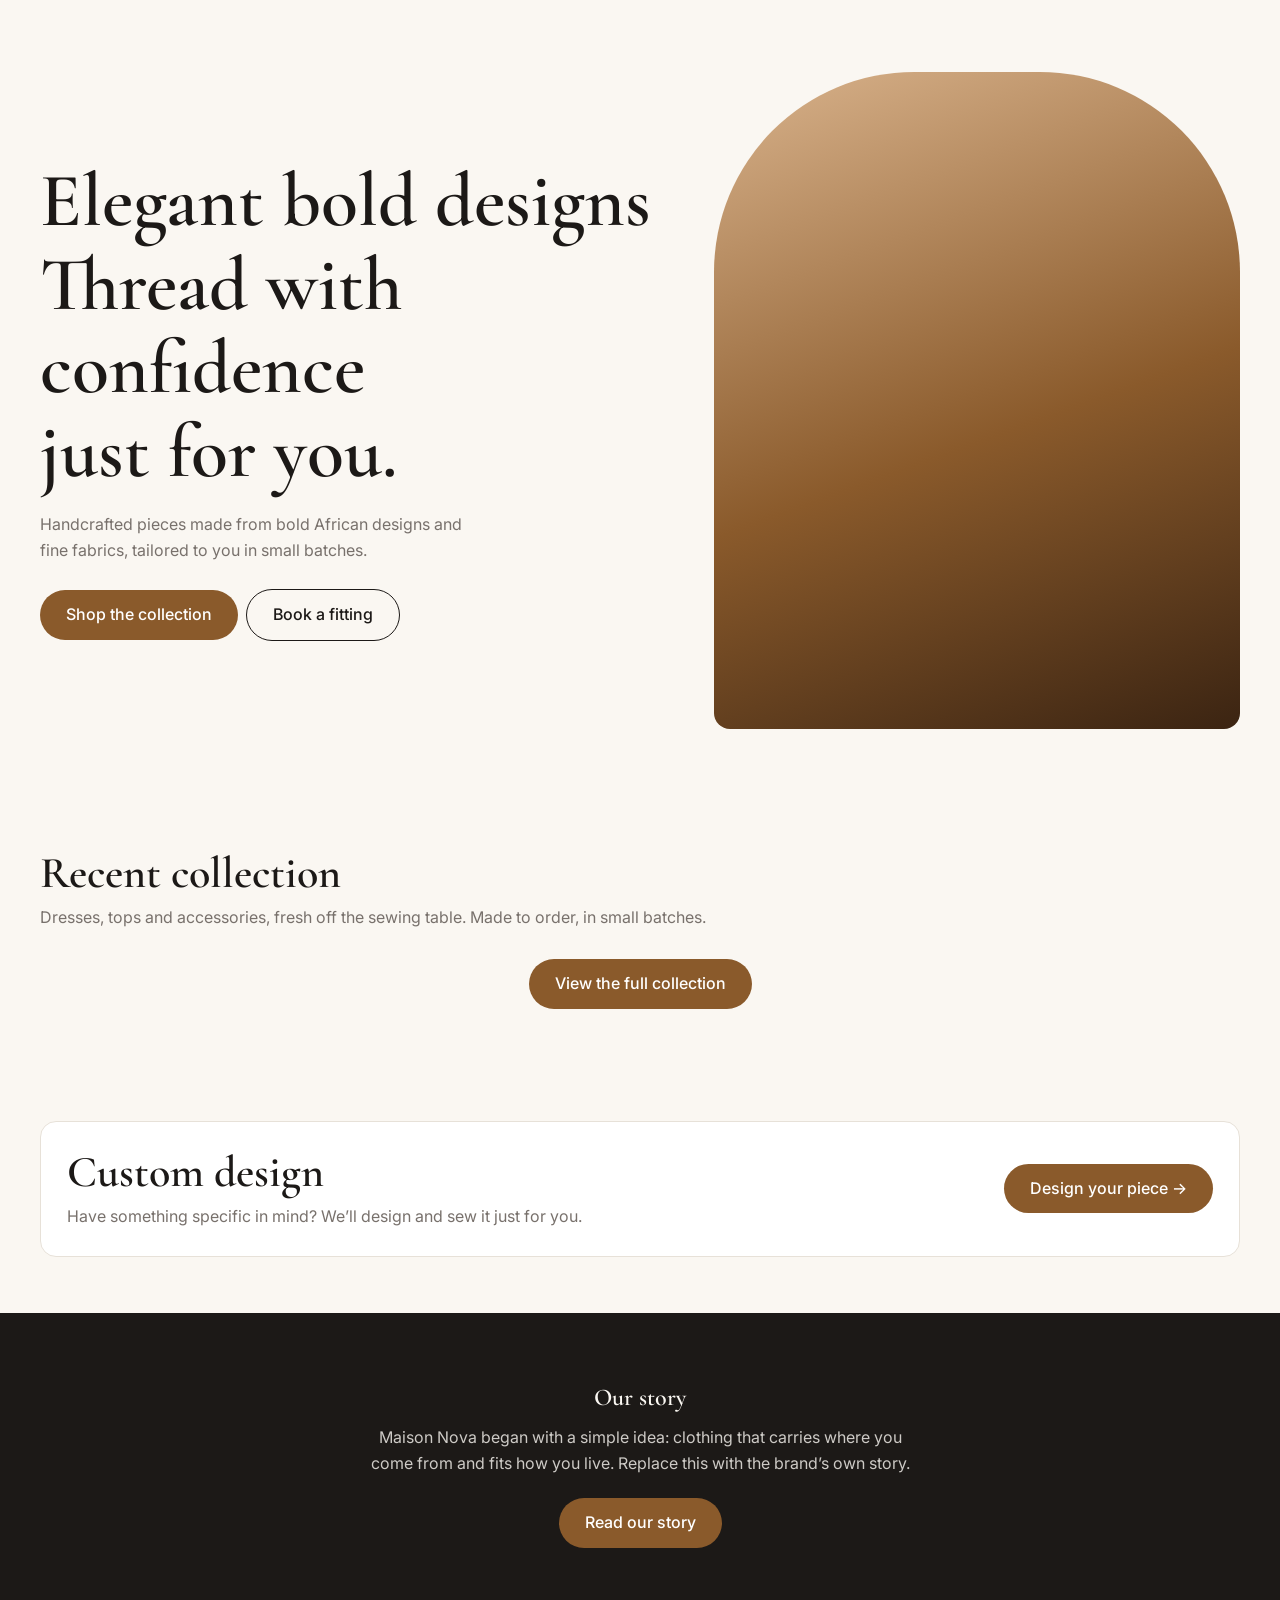
==== index.html @ cd11ee57 "Version 1" ====
<!DOCTYPE html>
<html lang="en">
<head>
<meta charset="utf-8">
<meta name="viewport" content="width=device-width, initial-scale=1, viewport-fit=cover">
<!-- ✏️ EDIT: text shown in the browser tab -->
<title>Halima Stitches — Modern African Fashion</title>
<link rel="stylesheet" href="https://fonts.googleapis.com/css2?family=Cormorant+Garamond:wght@500;600&family=Inter:wght@400;500&display=swap">
<link rel="stylesheet" href="style.css">
</head>
<body data-page="home">
<div id="hdr"></div>
<main>
<!-- ✏️ EDIT TEXT: hero headline, paragraph and the two buttons -->
<div class="wrap hero">
<div>
<h1>Elegant bold designs<br>Thread with confidence<br>just for you.</h1>
<p>Handcrafted pieces made from bold African designs  and fine fabrics, tailored to you in small batches.</p>
<a class="btn" href="shop.html">Shop the collection</a><a class="btn o" href="book.html">Book a fitting</a>
</div>
<!-- 🖼️ IMAGE: set HERO_IMAGE in config.js -->
<div class="art" id="heroimg" role="img" aria-label="Hero photo"></div>
</div>

<!-- ✏️ EDIT TEXT: home page recent collection heading and tagline. Which categories show is set by RCATS in script.js -->
<div class="wrap sec" id="recent">
<h2>Recent collection</h2>
<p class="sub">Dresses, tops and accessories, fresh off the sewing table. Made to order, in small batches.</p>
<div id="rsec"></div>
<div style="text-align:center;margin-top:28px"><a class="btn" href="shop.html">View the full collection</a></div>
</div>

<!-- ✏️ EDIT TEXT: short custom design card on the home page -->
<div class="wrap sec" id="custom">
<div class="tz"><div><h2>Custom design</h2><p class="sub" style="margin:6px 0 0">Have something specific in mind? We’ll design and sew it just for you.</p></div><a class="btn" href="design.html">Design your piece →</a></div>
</div>

<!-- ✏️ EDIT TEXT: short story teaser. The full story is in story.html -->
<section class="story"><div class="wrap rv"><h2>Our story</h2><p>Maison Nova began with a simple idea: clothing that carries where you come from and fits how you live. Replace this with the brand’s own story.</p><a class="btn" href="story.html">Read our story</a></div></section>
</main>
<div id="ftr"></div>
<script src="config.js"></script>
<script src="products.js"></script>
<script src="script.js"></script>
</body>
</html>
---- style.css ----
:root{--bg:#faf7f2;--fg:#1c1917;--card:#fff;--muted:#78716c;--line:#e7e1d8;--accent:#8a5a2b;--accent-fg:#fff;--dark:#1c1917;--dark-fg:#faf7f2;
--serif:"Cormorant Garamond",Georgia,serif;--sans:Inter,system-ui,-apple-system,"Segoe UI",sans-serif;
box-sizing:border-box;padding-top:env(safe-area-inset-top,0px);padding-bottom:env(safe-area-inset-bottom,0px);color-scheme:light}
@media (prefers-color-scheme:dark){:root:not([data-theme="light"]){--bg:#14110f;--fg:#f3ede4;--card:#1d1916;--muted:#a39a8f;--line:#2e2822;--accent:#d19a5c;--accent-fg:#14110f;--dark:#0c0a09;--dark-fg:#f3ede4;color-scheme:dark}}
:root[data-theme="dark"]{--bg:#14110f;--fg:#f3ede4;--card:#1d1916;--muted:#a39a8f;--line:#2e2822;--accent:#d19a5c;--accent-fg:#14110f;--dark:#0c0a09;--dark-fg:#f3ede4;color-scheme:dark}
html{scroll-behavior:smooth;scroll-padding-top:calc(64px + env(safe-area-inset-top,0px))}
*{box-sizing:border-box}
body{margin:0;background:var(--bg);color:var(--fg);font:16px/1.6 var(--sans)}
body::before{content:"";position:fixed;inset:0 0 auto;height:env(safe-area-inset-top,0px);z-index:30;background:var(--bg)}
a{color:inherit;text-decoration:none}
h1,h2,h3{font-family:var(--serif);font-weight:600;line-height:1.1;margin:0}
.wrap{max-width:1200px;margin:0 auto;padding:0 clamp(16px,4.5vw,56px)}
header{position:sticky;top:env(safe-area-inset-top,0px);z-index:31;background:var(--bg);border-bottom:1px solid var(--line)}
header .wrap{display:flex;align-items:center;justify-content:space-between;height:64px}
.logo{font-family:var(--serif);font-size:26px;letter-spacing:.04em}
nav{display:flex;gap:22px;font-size:14px}
nav a:hover{color:var(--accent)}
.bagbtn{border:1px solid var(--fg);background:none;color:var(--fg);border-radius:999px;padding:7px 16px;font:inherit;font-size:14px;cursor:pointer}
.hero{padding:72px 0 64px;display:grid;gap:32px;grid-template-columns:1.1fr .9fr;align-items:center}
.hero h1{font-size:clamp(40px,7vw,76px)}
.hero p{color:var(--muted);max-width:44ch;margin:18px 0 26px}
.btn{display:inline-block;background:var(--accent);color:var(--accent-fg);padding:12px 26px;border-radius:999px;border:0;font:inherit;font-weight:500;cursor:pointer}
.btn.o{background:none;color:var(--fg);border:1px solid var(--fg);margin-left:8px}
.art{aspect-ratio:4/5;border-radius:200px 200px 16px 16px;background:linear-gradient(160deg,#d9b38c,#8a5a2b 55%,#3b2412)}
.sec{padding:56px 0}
.sec h2{font-size:clamp(30px,5vw,44px);margin-bottom:8px}
.sub{color:var(--muted);margin:0 0 24px}
.tabs{display:flex;gap:8px;flex-wrap:wrap;margin-bottom:22px}
.tabs button{border:1px solid var(--line);background:var(--card);color:var(--fg);padding:7px 16px;border-radius:999px;font:inherit;font-size:14px;cursor:pointer}
.tabs button.on{background:var(--fg);color:var(--bg);border-color:var(--fg)}
.grid{display:grid;grid-template-columns:repeat(auto-fill,minmax(210px,1fr));gap:20px}
.card{background:var(--card);border:1px solid var(--line);border-radius:14px;overflow:hidden}
.sw{aspect-ratio:3/4}
.card .in{padding:12px 14px 14px}
.grid .card{transition:transform .3s ease,box-shadow .3s ease}
.grid .card:hover{transform:scale(1.02);box-shadow:0 10px 26px rgba(0,0,0,.14)}
.grid .sw{transition:transform .5s ease}
.grid .card:hover .sw{transform:scale(1.04)}
#rgrid{grid-template-columns:repeat(3,1fr)}
@media(max-width:720px){#rgrid{grid-template-columns:repeat(2,1fr)}}
.rh{display:flex;justify-content:space-between;align-items:baseline;gap:10px;margin:34px 0 14px}.rh h3{font-size:28px}.rh a{font-size:14px;color:var(--accent);white-space:nowrap}
.rc{display:flex;align-items:center;gap:8px}
.ar{width:32px;height:32px;border-radius:50%;border:1px solid var(--line);background:var(--card);color:var(--fg);cursor:pointer;font-size:18px;line-height:1;padding:0}
@media(hover:none){.ar{display:none}}
.hs{display:flex;gap:18px;overflow-x:auto;scroll-snap-type:x mandatory;scroll-padding-left:6px;scrollbar-width:none;-ms-overflow-style:none;padding:10px 6px 18px;margin:-10px -6px 0;-webkit-overflow-scrolling:touch}
.hs .card{flex:0 0 clamp(190px,24vw,230px);scroll-snap-align:start}
.hs::-webkit-scrollbar{display:none}
.grid .card{display:flex;flex-direction:column}
.grid .card .in{flex:1;display:flex;flex-direction:column}
.grid .card h3{font-size:19px;line-height:1.2;height:2.4em;overflow:hidden}
.grid .card .r{margin-top:auto;padding-top:12px}
.grid .card button{width:104px;height:34px;padding:0;text-align:center}
.tz{display:flex;justify-content:space-between;align-items:center;gap:20px;flex-wrap:wrap;border:1px solid var(--line);border-radius:16px;background:var(--card);padding:26px}
.steps{display:grid;grid-template-columns:repeat(auto-fit,minmax(200px,1fr));gap:14px;margin:0 0 12px}
.steps div{border:1px solid var(--line);border-radius:14px;padding:16px;background:var(--card);font-size:14px;color:var(--muted)}
.steps b{display:block;font-family:var(--serif);font-size:21px;color:var(--fg);margin:2px 0 4px}
.steps span{color:var(--accent);font-size:13px}
#dpv{perspective:700px}
#dmn{display:block;width:100%;max-width:230px;margin:0 auto;height:auto}
#dmn.tw2{animation:twirl .7s ease-in-out}
@keyframes twirl{to{transform:rotateY(360deg)}}
.gm{display:none;transform-box:fill-box;transform-origin:50% 0;filter:url(#fab)}
.gm.on{display:inline;animation:pop .5s ease-out}
@keyframes pop{0%{opacity:0;transform:scale(.88) translateY(10px)}60%{transform:scale(1.03)}100%{opacity:1;transform:none}}
.gm path{fill:var(--gc);stroke:rgba(0,0,0,.22);stroke-width:1;transition:fill .4s}
.gm .ln{fill:none;stroke:rgba(255,255,255,.45)}
.gm .sd{fill:rgba(0,0,0,.2);stroke:none}
.gm .fd{fill:none;stroke:rgba(0,0,0,.16);stroke-width:1.6;stroke-linecap:round}
#bs .bp{opacity:0;fill:#f2c94c;transform-box:fill-box;transform-origin:center}
#bs.go .bp{animation:burst .7s ease-out}
@keyframes burst{0%{opacity:0;transform:scale(.2)}35%{opacity:1}100%{opacity:0;transform:scale(1.8)}}
.dcap{text-align:center;margin-top:8px;font-family:var(--serif);font-size:20px}
@media(prefers-reduced-motion:reduce){.gm.on,#dmn.tw2,#bs.go .bp{animation:none}}
.card h3{font-size:20px}
.card .c{font-size:12px;color:var(--muted);text-transform:uppercase;letter-spacing:.08em}
.card .r{display:flex;justify-content:space-between;align-items:center;margin-top:8px}
.card button{border:1px solid var(--fg);background:none;color:var(--fg);border-radius:999px;padding:5px 12px;font:inherit;font-size:13px;cursor:pointer}
.card button:hover{background:var(--fg);color:var(--bg)}
.story{background:var(--dark);color:var(--dark-fg);text-align:center;padding:72px 0}
.story p{max-width:56ch;margin:14px auto 0;opacity:.8}
.cols{display:grid;grid-template-columns:repeat(auto-fit,minmax(200px,1fr));gap:20px;margin-top:24px}
.cols div{border:1px solid var(--line);border-radius:14px;padding:18px;background:var(--card)}
footer{border-top:1px solid var(--line);padding:28px 0;color:var(--muted);font-size:14px;text-align:center}
#dr{position:fixed;top:0;right:0;bottom:0;width:min(360px,100vw);background:var(--bg);border-left:1px solid var(--line);z-index:40;transform:translateX(100%);transition:transform .25s;padding:calc(16px + env(safe-area-inset-top,0px)) 18px calc(16px + env(safe-area-inset-bottom,0px));display:flex;flex-direction:column}
#dr.open{transform:none}
#dl{flex:1;overflow:auto}
.li{display:flex;justify-content:space-between;gap:8px;padding:10px 0;border-bottom:1px solid var(--line);font-size:14px}
.li button{border:0;background:none;color:var(--muted);cursor:pointer;font:inherit}
.back{display:inline-block;margin-top:20px;color:var(--muted);font-size:14px}
.stage{display:grid;grid-template-columns:190px 1fr;gap:24px;align-items:center;background:linear-gradient(135deg,var(--card),var(--bg));border:1px solid var(--line);border-radius:16px;padding:18px 22px;margin-bottom:20px;perspective:700px}
#mn{width:100%;height:auto;transition:transform .15s ease-out;animation:fl 5s ease-in-out infinite}
@keyframes fl{50%{translate:0 -8px}}
.tw{animation:tw 2.4s ease-in-out infinite}.tw:nth-child(2){animation-delay:.8s}.tw:nth-child(3){animation-delay:1.6s}
@keyframes tw{50%{opacity:.2}}
.stx h3{font-size:26px;margin-bottom:8px}.stx p{margin:0 0 10px;color:var(--muted)}
.chips{display:flex;gap:8px;flex-wrap:wrap}.chips span{font-size:13px;border:1px solid var(--line);border-radius:999px;padding:3px 12px;background:var(--bg)}
@media(max-width:720px){.stage{grid-template-columns:1fr;text-align:center}#mn{max-width:170px;margin:0 auto}.chips{justify-content:center}}
@media(prefers-reduced-motion:reduce){#mn,.tw{animation:none}.grid .card,.grid .sw{transition:none}.grid .card:hover,.grid .card:hover .sw{transform:none}}
.cs{width:34px;height:34px;border-radius:50%;border:2px solid var(--line);cursor:pointer;padding:0}.cs.on{outline:2px solid var(--accent);outline-offset:2px}
.pv{aspect-ratio:3/4;max-height:380px;width:100%;border-radius:14px;display:flex;align-items:flex-end}.pv span{color:#fff;font-family:var(--serif);font-size:22px;padding:14px;text-shadow:0 1px 6px rgba(0,0,0,.5)}
.bk label.drop{display:flex;flex-direction:column;align-items:center;justify-content:center;gap:8px;margin-top:12px;min-height:110px;padding:14px;border:2px dashed var(--line);border-radius:12px;color:var(--muted);text-align:center;cursor:pointer;font-size:14px}
.bk label.drop:hover{border-color:var(--accent)}
.drop img{max-height:160px;max-width:100%;border-radius:8px}
.bk .drop input{display:none}
.bk{display:grid;grid-template-columns:1.3fr 1fr;gap:20px;align-items:start}.fg{display:grid;grid-template-columns:1fr 1fr;gap:12px}
.bk label{display:block;font-size:13px;color:var(--muted)}
.bk input,.bk select,.bk textarea{width:100%;margin-top:4px;padding:10px;border:1px solid var(--line);border-radius:10px;background:var(--bg);color:var(--fg);font:inherit}
.bk textarea{min-height:80px;resize:vertical}
.bk ol{margin:10px 0 0;padding-left:20px;color:var(--muted);font-size:14px}.bk ol li{margin-bottom:6px}
@media(max-width:720px){.bk,.fg{grid-template-columns:1fr}}
@media(max-width:720px){.hero{grid-template-columns:1fr;padding-top:36px}nav{display:none}.art{max-height:340px;aspect-ratio:auto;height:300px}}

/* ===== shared layout, menus, product page, story page, sign-in ===== */
.hr{display:flex;align-items:center;gap:14px}.acc{font-size:14px;cursor:pointer}
header nav a.cur{color:var(--accent)}
.mbtn{display:none;width:40px;height:40px;border:1px solid var(--fg);border-radius:50%;background:none;color:var(--fg);font-size:18px;cursor:pointer;align-items:center;justify-content:center}
#ov{position:fixed;inset:0;background:rgba(0,0,0,.45);opacity:0;pointer-events:none;transition:opacity .25s;z-index:60}#ov.open{opacity:1;pointer-events:auto}
#sm{position:fixed;top:0;left:0;bottom:0;width:min(300px,84vw);background:var(--bg);border-right:1px solid var(--line);z-index:61;transform:translateX(-100%);transition:transform .28s;padding:calc(16px + env(safe-area-inset-top,0px)) 20px calc(16px + env(safe-area-inset-bottom,0px));display:flex;flex-direction:column}#sm.open{transform:none}
.smh{display:flex;justify-content:space-between;align-items:center;margin-bottom:18px}
.smn{display:flex;flex-direction:column}.smn a{padding:14px 2px;border-bottom:1px solid var(--line);font-family:var(--serif);font-size:24px}.smn a.cur{color:var(--accent)}
body.lock{overflow:hidden}
@media(max-width:900px){header nav,.acc{display:none}.mbtn{display:flex}}
.card[data-i]{cursor:pointer}
.pdg{display:grid;grid-template-columns:1.05fr 1fr;gap:clamp(20px,4vw,48px);margin:14px 0 40px}
#gmain{aspect-ratio:4/5;border-radius:16px;transition:opacity .25s}
.th{display:grid;grid-template-columns:repeat(4,1fr);gap:10px;margin-top:10px}
.th button{aspect-ratio:1;border-radius:10px;border:2px solid transparent;cursor:pointer;padding:0}.th button.on{border-color:var(--accent)}
.info h1{font-size:clamp(32px,5vw,48px)}.pr{font-size:24px;margin:8px 0 12px}
.sz{display:flex;gap:8px;flex-wrap:wrap;margin:6px 0 16px}.sz button{min-width:46px;height:40px;border-radius:10px;border:1px solid var(--line);background:var(--card);color:var(--fg);cursor:pointer;font:inherit}.sz button.on{background:var(--fg);color:var(--bg);border-color:var(--fg)}
.qty{display:inline-flex;align-items:center;border:1px solid var(--line);border-radius:999px;margin-right:10px}.qty button{width:38px;height:40px;border:0;background:none;color:var(--fg);font-size:18px;cursor:pointer}.qty span{min-width:26px;text-align:center}
.dt{margin:22px 0 0;border-top:1px solid var(--line)}.dt div{display:flex;gap:14px;padding:10px 0;border-bottom:1px solid var(--line);font-size:14px}.dt dt{width:80px;color:var(--muted)}.dt dd{margin:0}
@media(max-width:820px){.pdg{grid-template-columns:1fr}}
.sh{position:relative;overflow:hidden;min-height:78vh;display:flex;align-items:center;padding:60px 0}
.sh h1{font-size:clamp(44px,9vw,104px)}.eyebrow{color:var(--accent);letter-spacing:.2em;text-transform:uppercase;font-size:13px}.lead{max-width:50ch;color:var(--muted);margin-top:18px}
.ln{display:block;overflow:hidden}.ln span{display:block;transform:translateY(110%);animation:up .9s cubic-bezier(.2,.7,.2,1) forwards}.ln:nth-child(2) span{animation-delay:.2s}@keyframes up{to{transform:none}}
.blob{position:absolute;border-radius:50%;filter:blur(8px);opacity:.35;z-index:-1}.b1{width:min(46vw,420px);aspect-ratio:1;right:-6%;top:8%;background:radial-gradient(circle at 30% 30%,#d9b38c,#8a5a2b)}.b2{width:min(30vw,260px);aspect-ratio:1;left:-4%;bottom:6%;background:radial-gradient(circle at 30% 30%,#1f6b4f,#0f2f24)}
.mq{overflow:hidden;border-block:1px solid var(--line);padding:14px 0;font-family:var(--serif);font-size:28px;white-space:nowrap}.mt{display:inline-block;animation:mq 24s linear infinite}@keyframes mq{to{transform:translateX(-50%)}}
.rv{opacity:0;transform:translateY(28px);transition:opacity .8s,transform .8s}.rv.l{transform:translateX(-40px)}.rv.r{transform:translateX(40px)}.rv.in{opacity:1;transform:none}html:not(.js) .rv{opacity:1;transform:none}
.split{display:grid;grid-template-columns:1fr 1fr;gap:clamp(20px,5vw,60px);align-items:center}.ph{aspect-ratio:4/3;border-radius:18px;background:linear-gradient(150deg,var(--a),var(--b));background-size:cover;background-position:center}
.stats{background:var(--card);border-block:1px solid var(--line);padding:40px 0}.stats .wrap{display:grid;grid-template-columns:repeat(auto-fit,minmax(150px,1fr));gap:20px;text-align:center;font-size:30px}.stats b{font-family:var(--serif);font-size:56px}.stats span{display:block;font-size:14px;color:var(--muted)}
.tl{border-left:2px solid var(--line);margin:22px 0 0 8px;padding-left:24px}.tl>div{margin-bottom:26px;position:relative}.tl>div::before{content:"";position:absolute;left:-31px;top:7px;width:12px;height:12px;border-radius:50%;background:var(--accent)}.tl b{font-family:var(--serif);font-size:24px}
.story .btn{margin-top:22px}
@media(max-width:760px){.split{grid-template-columns:1fr}.split.rev .ph{order:2}}
@media(prefers-reduced-motion:reduce){.rv{opacity:1;transform:none;transition:none}.ln span{animation:none;transform:none}.mt{animation:none}.blob{display:none}}
.auth{max-width:420px;margin:0 auto;padding:24px}.auth h2{font-size:34px}.auth .tabs{margin:10px 0 4px}
.auth label{display:block;font-size:13px;color:var(--muted);margin-top:12px}.auth input{width:100%;margin-top:4px;padding:11px;border:1px solid var(--line);border-radius:10px;background:var(--bg);color:var(--fg);font:inherit}
.auth [hidden]{display:none!important}.amsg{min-height:1.5em;margin:10px 0 0;color:var(--accent)}.auth .btn{margin-top:6px}
.s2{border:1px solid var(--line);background:none;color:var(--muted);border-radius:999px;padding:9px 16px;font:inherit;cursor:pointer}.s2:disabled{opacity:.5}
.demo{background:var(--bg);border:1px dashed var(--accent);border-radius:10px;padding:10px;font-size:13px;margin-top:12px}
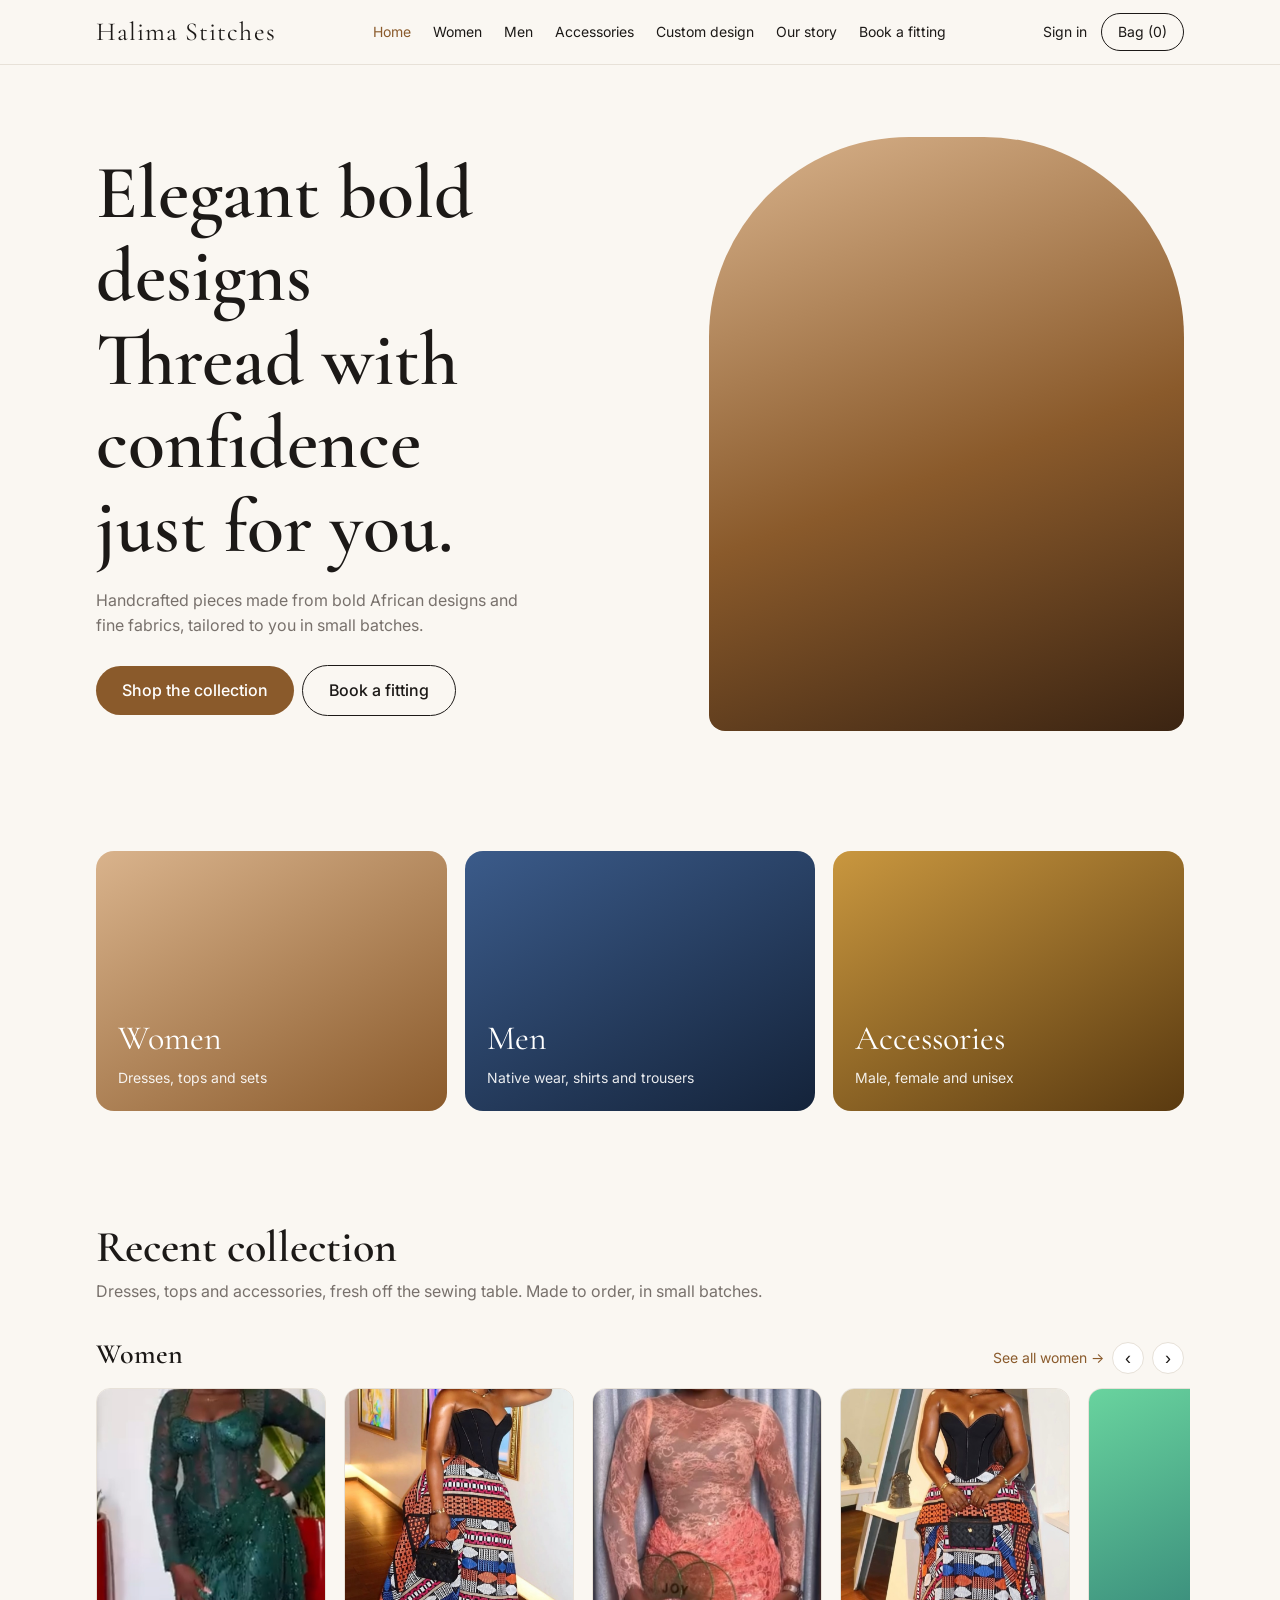
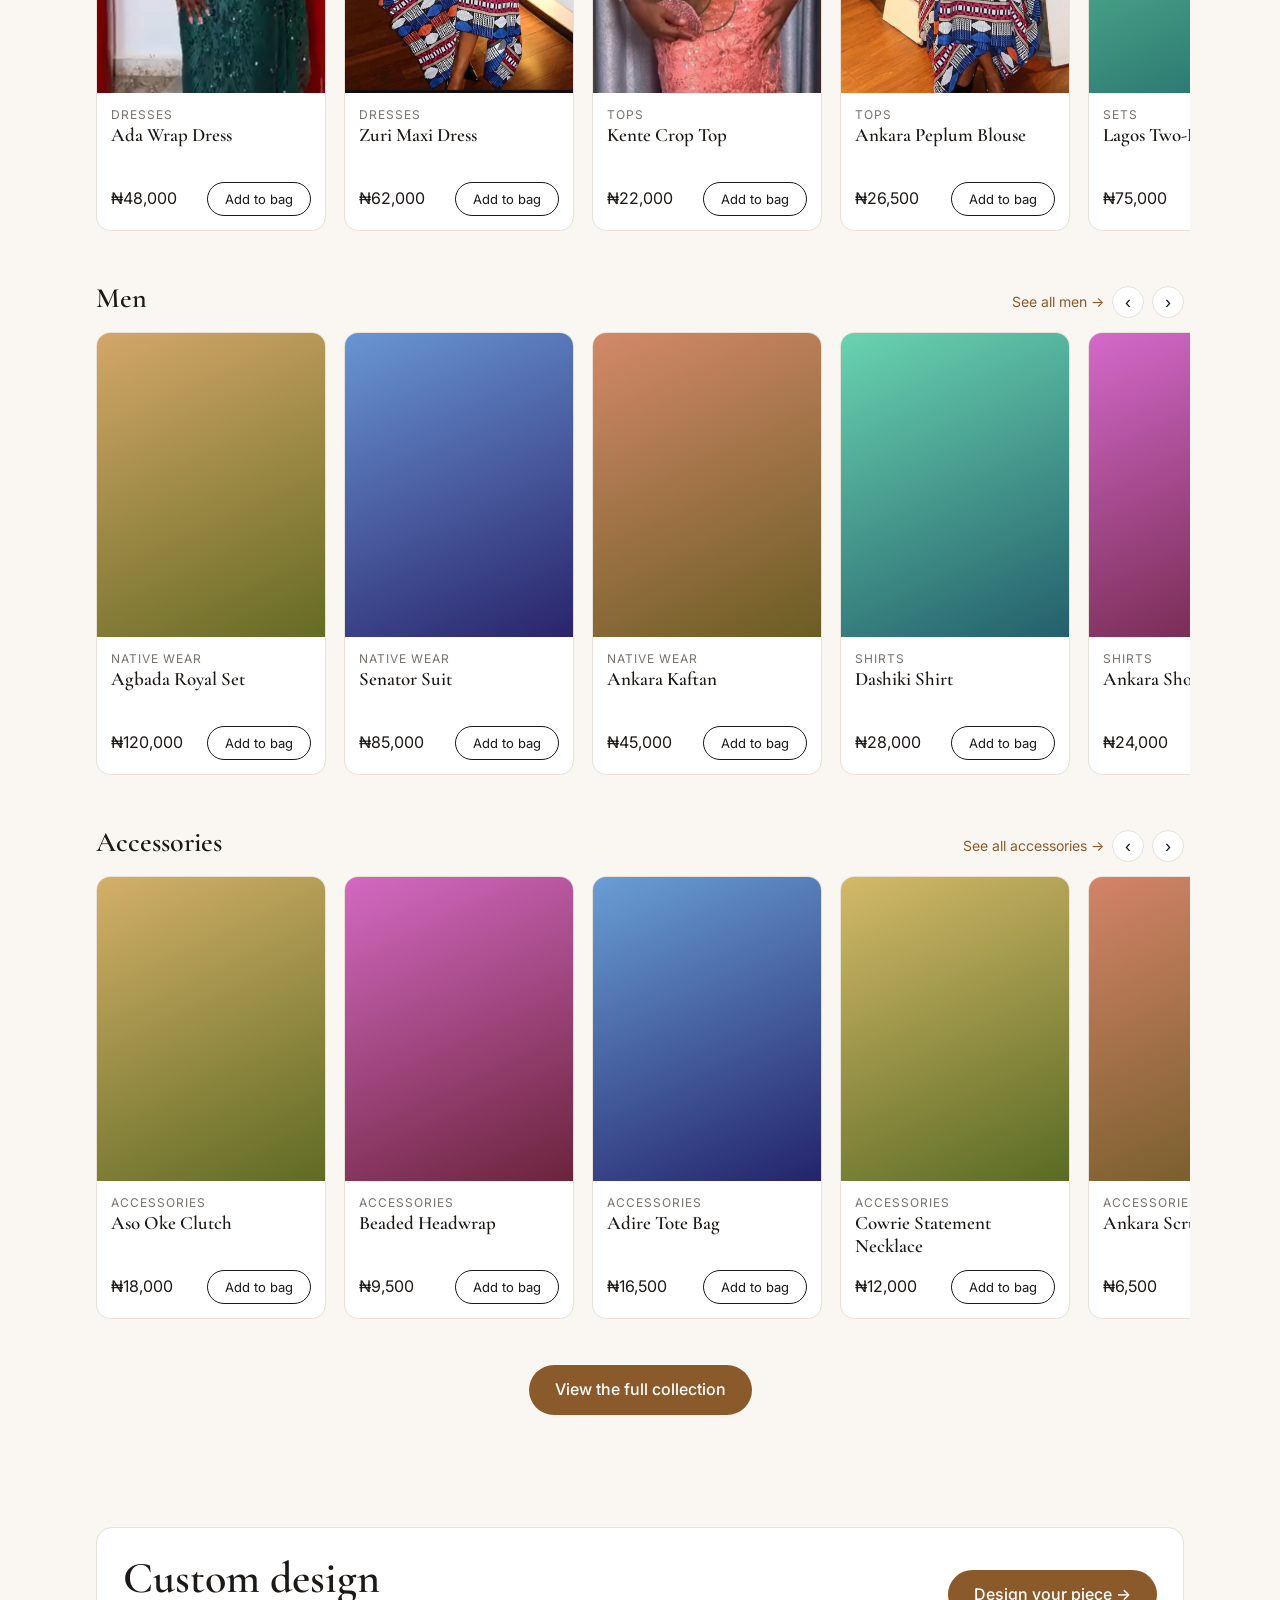
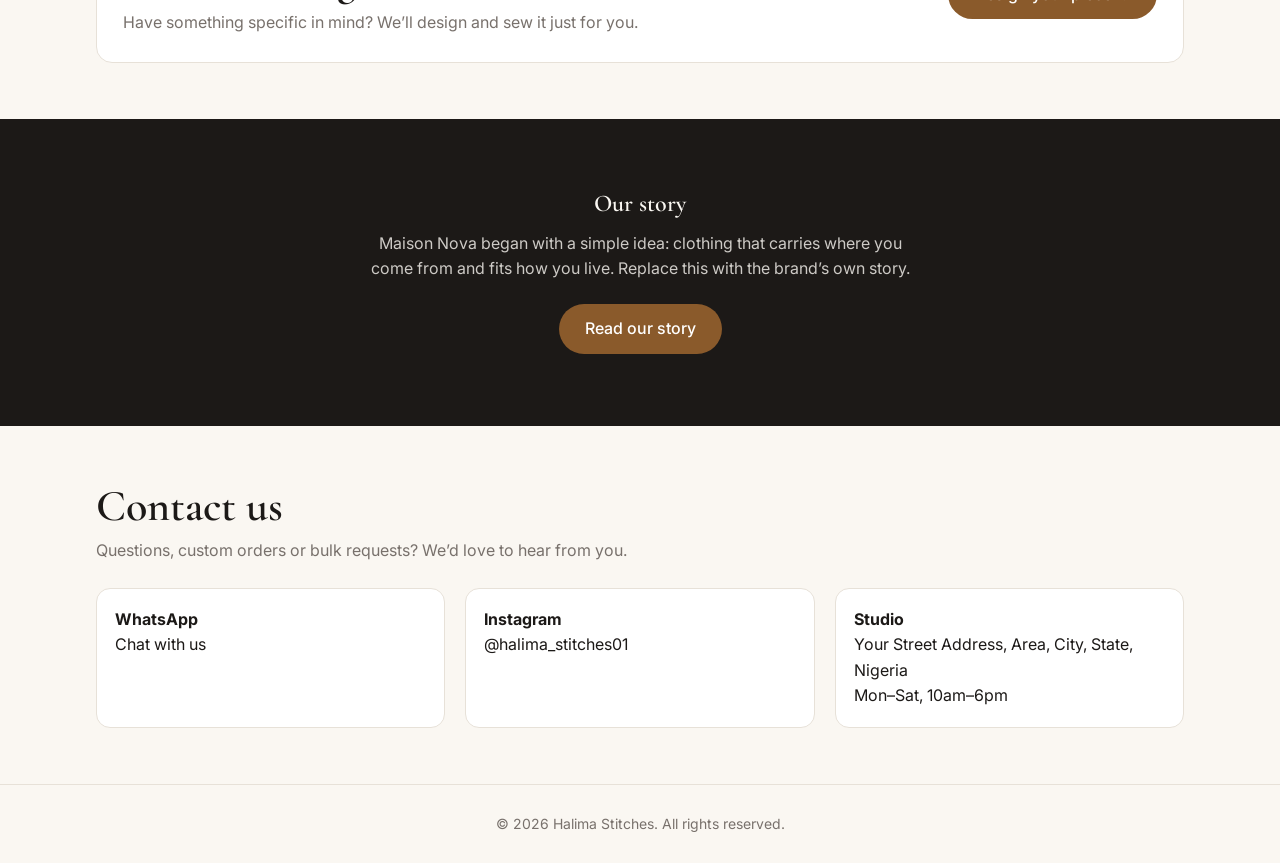
==== commit e9c510a7: "version 03" ====
--- a/index.html
+++ b/index.html
@@ -21,7 +21,9 @@
 <!-- 🖼️ IMAGE: set HERO_IMAGE in config.js -->
 <div class="art" id="heroimg" role="img" aria-label="Hero photo"></div>
 </div>
-
+<div class="wrap sec">
+<div class="tiles"><a class="tile" href="women.html" style="--a:#d9b38c;--b:#8a5a2b">Women<span>Dresses, tops and sets</span></a><a class="tile" href="men.html" style="--a:#3b5b8a;--b:#14233a">Men<span>Native wear, shirts and trousers</span></a><a class="tile" href="accessories.html?t=F" style="--a:#c9973f;--b:#5a3a10">Accessories<span>Male, female and unisex</span></a></div>
+</div>
 <!-- ✏️ EDIT TEXT: home page recent collection heading and tagline. Which categories show is set by RCATS in script.js -->
 <div class="wrap sec" id="recent">
 <h2>Recent collection</h2>
@@ -41,6 +43,7 @@
 <div id="ftr"></div>
 <script src="config.js"></script>
 <script src="products.js"></script>
+<script src="products-extra.js"></script>
 <script src="script.js"></script>
 </body>
 </html>
--- a/style.css
+++ b/style.css
@@ -147,3 +147,23 @@
 .auth [hidden]{display:none!important}.amsg{min-height:1.5em;margin:10px 0 0;color:var(--accent)}.auth .btn{margin-top:6px}
 .s2{border:1px solid var(--line);background:none;color:var(--muted);border-radius:999px;padding:9px 16px;font:inherit;cursor:pointer}.s2:disabled{opacity:.5}
 .demo{background:var(--bg);border:1px dashed var(--accent);border-radius:10px;padding:10px;font-size:13px;margin-top:12px}
+
+.logo{display:flex;align-items:center}.logoimg{height:42px;width:auto;display:block}#sm .logoimg{height:36px}
+
+/* ===== women / men / accessories menu, tiles, sign-in popup ===== */
+.dd{position:relative;display:inline-block}.ddm{display:none;position:absolute;top:100%;left:-10px;padding-top:12px;min-width:210px;flex-direction:column;z-index:70}
+.ddm a{background:var(--bg);padding:10px 14px;border:1px solid var(--line);border-top:0;font-size:14px}.ddm a:first-child{border-top:1px solid var(--line);border-radius:12px 12px 0 0}.ddm a:last-child{border-radius:0 0 12px 12px}
+.dd:hover .ddm,.dd:focus-within .ddm{display:flex}
+.sub2{display:flex;flex-direction:column;padding-left:16px}.smn .sub2 a{font-family:var(--sans);font-size:16px;color:var(--muted);padding:10px 2px}
+@media(max-width:1040px){header nav,.acc{display:none}.mbtn{display:flex}}
+.tiles{display:grid;grid-template-columns:repeat(auto-fit,minmax(240px,1fr));gap:18px}
+.tile{display:flex;flex-direction:column;justify-content:flex-end;min-height:260px;padding:22px;border-radius:18px;color:#fff;font-family:var(--serif);font-size:34px;background:linear-gradient(150deg,var(--a),var(--b));transition:transform .3s ease}
+.tile span{font-family:var(--sans);font-size:14px;opacity:.9}.tile:hover{transform:scale(1.02)}
+.gate{position:fixed;inset:0;background:rgba(0,0,0,.55);z-index:90;display:flex;align-items:center;justify-content:center;padding:16px}.gate[hidden]{display:none}
+.gbox{position:relative;background:var(--bg);border:1px solid var(--line);border-radius:18px;padding:28px 26px;max-width:380px;text-align:center;animation:pop2 .25s ease-out}
+.gbox h3{font-size:30px;margin-bottom:8px}.gbox .btn{margin-top:10px}
+.gx{position:absolute;top:10px;right:12px;border:0;background:none;color:var(--muted);font-size:18px;cursor:pointer}
+@keyframes pop2{from{opacity:0;transform:scale(.94)}to{opacity:1;transform:none}}
+/* side space on every screen size */
+.wrap,.wrap.sec,.wrap.hero{padding-left:clamp(16px,5vw,56px);padding-right:clamp(16px,5vw,56px)}
+footer{padding-left:16px;padding-right:16px}
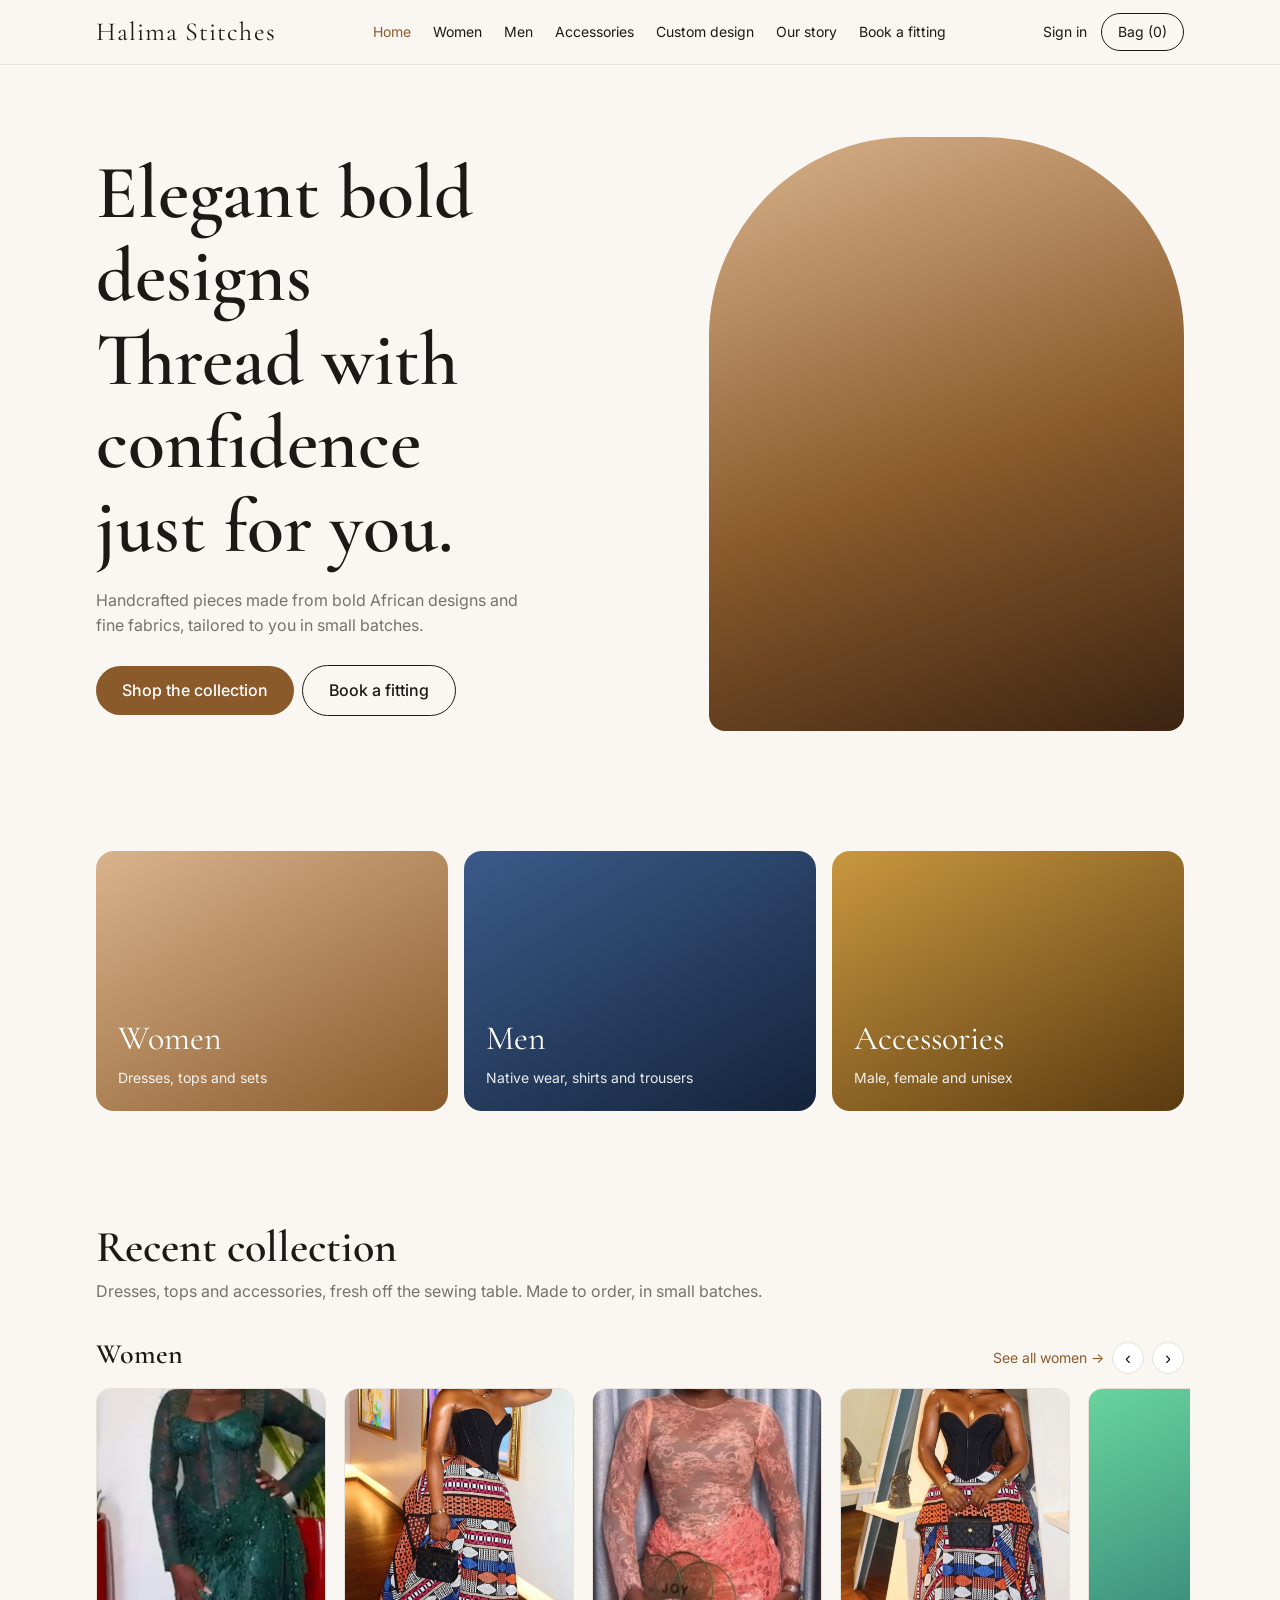
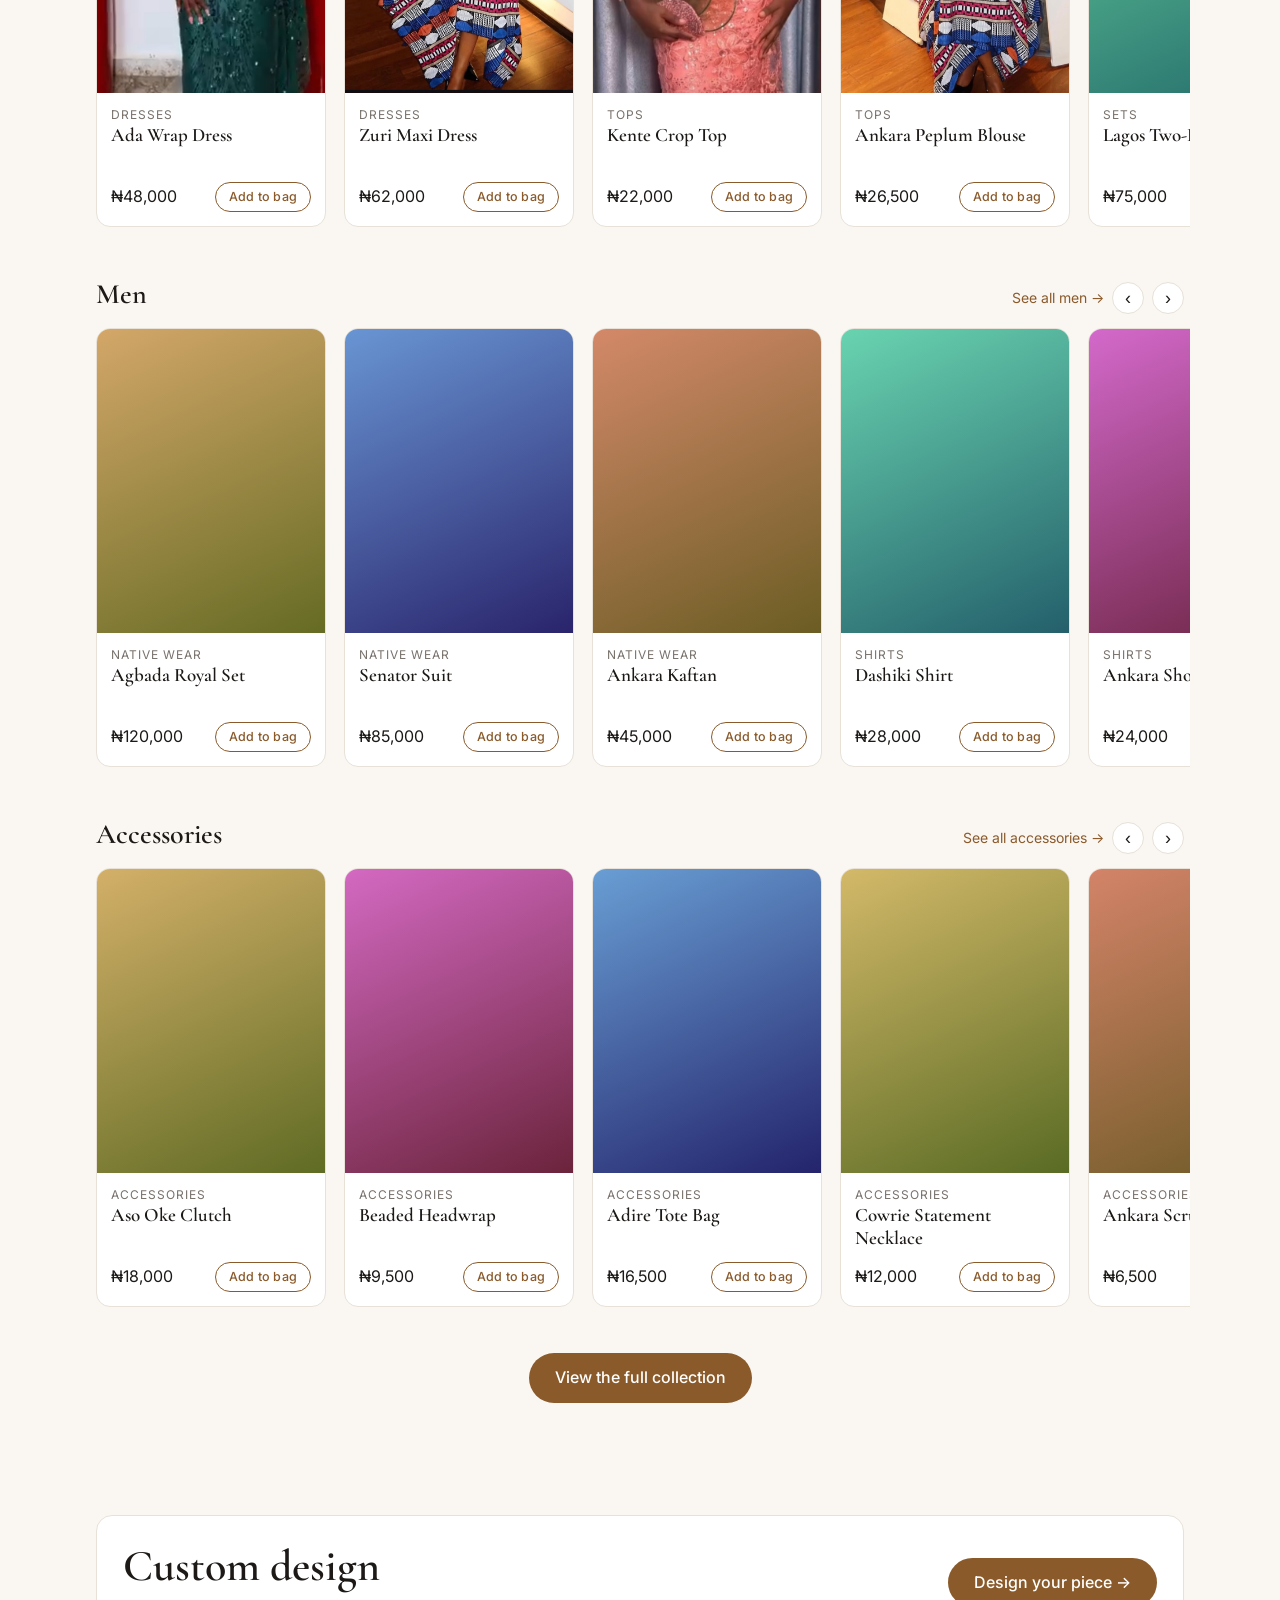
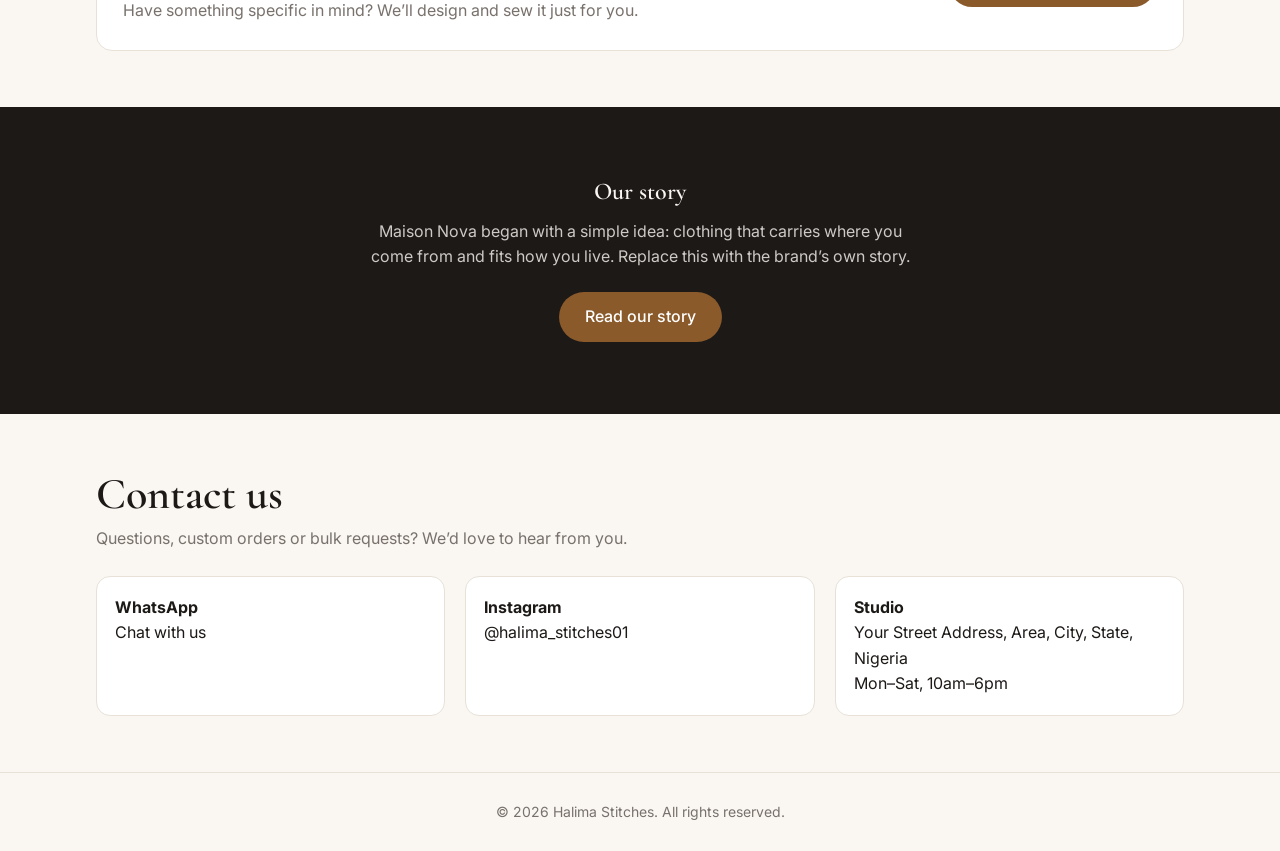
==== commit 9c0f1d9d: "version 04" ====
--- a/index.html
+++ b/index.html
@@ -36,7 +36,8 @@
 <div class="wrap sec" id="custom">
 <div class="tz"><div><h2>Custom design</h2><p class="sub" style="margin:6px 0 0">Have something specific in mind? We’ll design and sew it just for you.</p></div><a class="btn" href="design.html">Design your piece →</a></div>
 </div>
-
+<!-- ✏️ EDIT TEXT: flash sale bar. Change data-text to change the message -->
+<!-- <div class="fs" aria-label="Flash sales coming soon"><div class="fst" id="fst" data-text="Flash sales coming soon ✦ Stay tuned"></div></div> -->
 <!-- ✏️ EDIT TEXT: short story teaser. The full story is in story.html -->
 <section class="story"><div class="wrap rv"><h2>Our story</h2><p>Maison Nova began with a simple idea: clothing that carries where you come from and fits how you live. Replace this with the brand’s own story.</p><a class="btn" href="story.html">Read our story</a></div></section>
 </main>
--- a/style.css
+++ b/style.css
@@ -167,3 +167,28 @@
 /* side space on every screen size */
 .wrap,.wrap.sec,.wrap.hero{padding-left:clamp(16px,5vw,56px);padding-right:clamp(16px,5vw,56px)}
 footer{padding-left:16px;padding-right:16px}
+/* Women / Men / Accessories tiles: one swipeable row */
+.tiles{display:flex;gap:16px;overflow-x:auto;scroll-snap-type:x mandatory;scrollbar-width:none;-ms-overflow-style:none;-webkit-overflow-scrolling:touch;padding:8px 6px;margin:-8px -6px}
+.tiles::-webkit-scrollbar{display:none}
+.tiles .tile{flex:1 0 min(78vw,300px);scroll-snap-align:start}
+/* tile arrows and a smaller, softer Add to bag button */
+.tw{position:relative}
+.tw .ar{position:absolute;top:50%;transform:translateY(-50%);z-index:2;box-shadow:0 2px 10px rgba(0,0,0,.2)}
+.tw .al{left:8px}.tw .arr{right:8px}
+.tw.no .ar{display:none}
+.grid .card .r{gap:8px}
+.grid .card button{width:auto;min-width:62px;height:30px;padding:0 13px;font-size:12.5px;font-weight:500;letter-spacing:.02em;border:1px solid var(--accent);color:var(--accent);background:transparent;border-radius:999px;transition:background .2s,color .2s}
+.grid .card button:hover{background:var(--accent);color:var(--accent-fg)}
+.info .btn{padding:10px 22px;font-size:15px}
+@media(max-width:520px){.grid .card .r span{font-size:14px}.grid .card button{padding:0 11px;font-size:12px}.t2{display:none}.info .btn{padding:9px 18px;font-size:14px}}
+/* keep the Add to bag text on one line; use the short "Add" on narrower cards */
+.grid .card button{white-space:nowrap;flex:none}
+.grid .card .r span{white-space:nowrap}
+@media(max-width:900px){.t2{display:none}.grid .card button{min-width:56px;padding:0 12px}}
+/* flash sale bar: endless scroll, left to right */
+.fs{overflow:hidden;background:var(--accent);color:var(--accent-fg);padding:9px 0;font-size:13px;letter-spacing:.14em;text-transform:uppercase;white-space:nowrap}
+.fst{display:inline-block;animation:fsr 30s linear infinite}.fst span{padding:0 28px}
+.fs:hover .fst{animation-play-state:paused}
+@keyframes fsr{from{transform:translateX(-50%)}to{transform:translateX(0)}}
+@media(prefers-reduced-motion:reduce){.fst{animation:none}}\
+[hidden]{display:none!important}
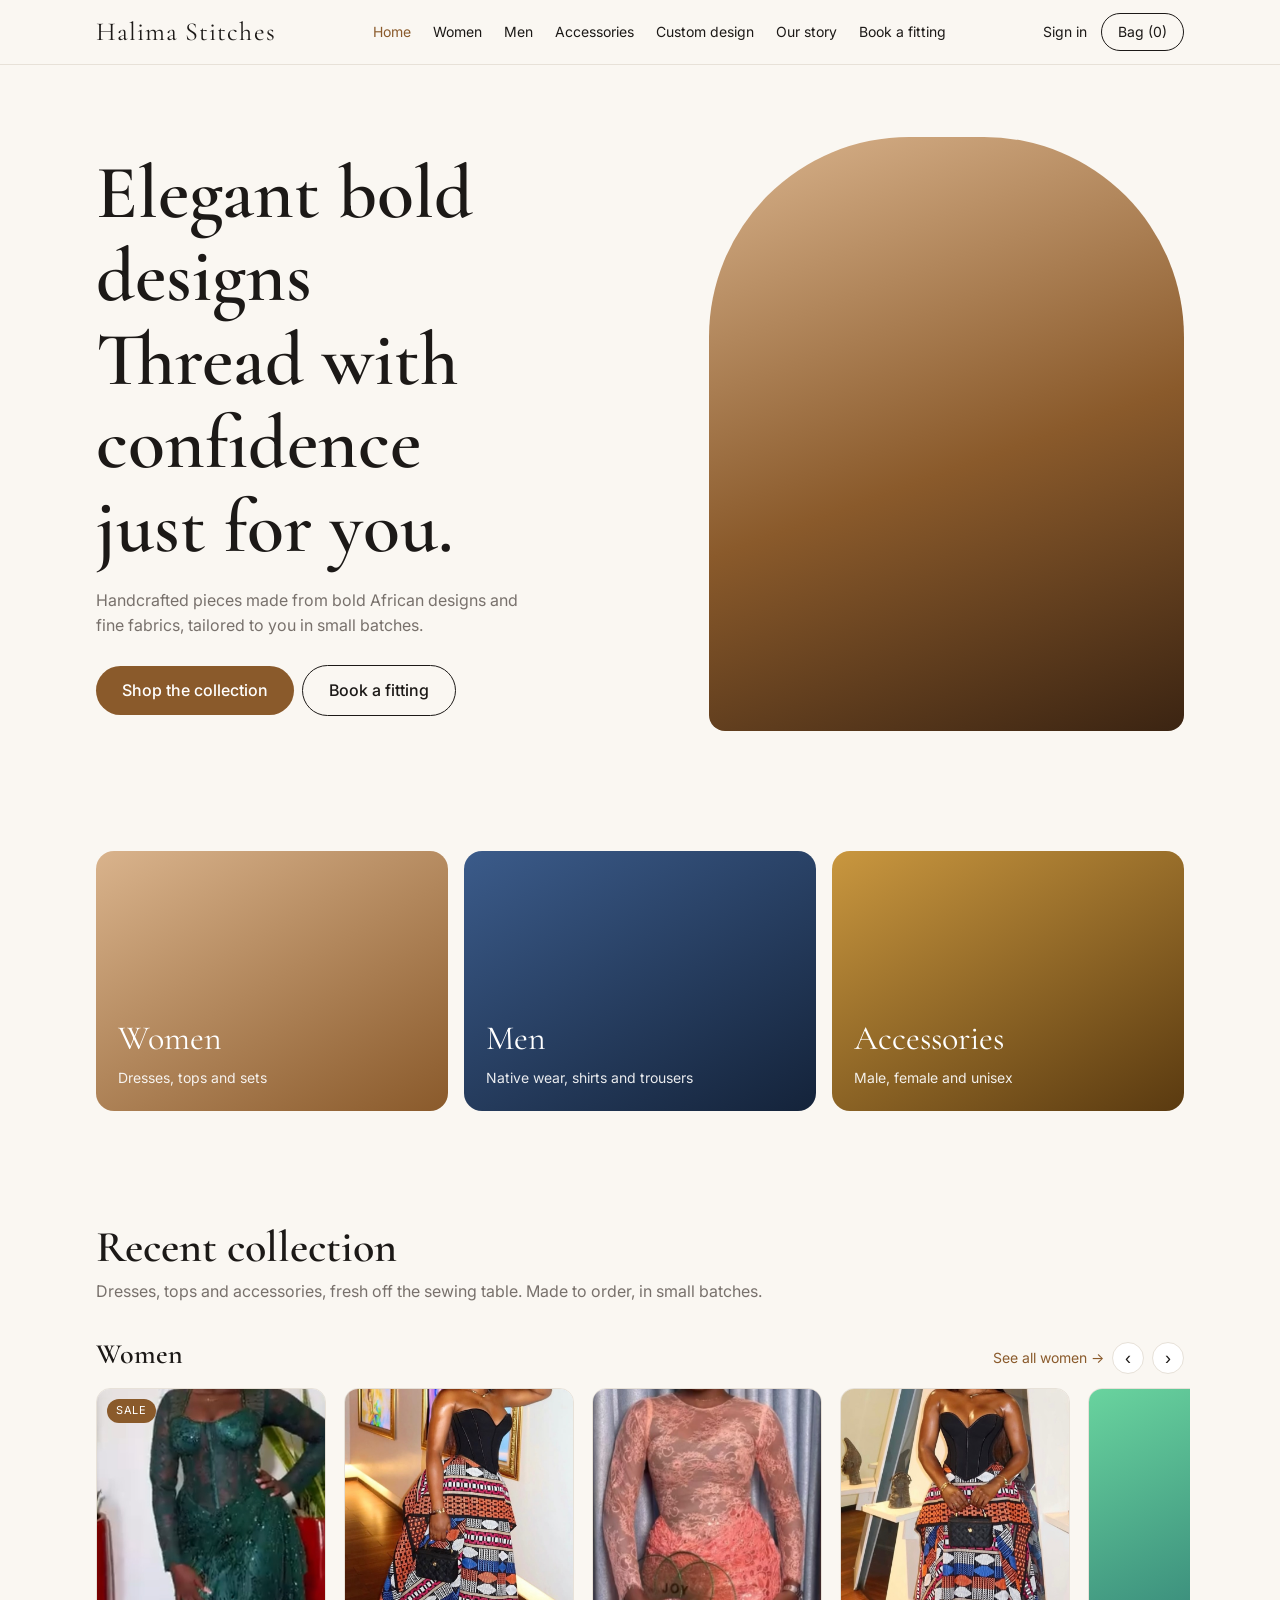
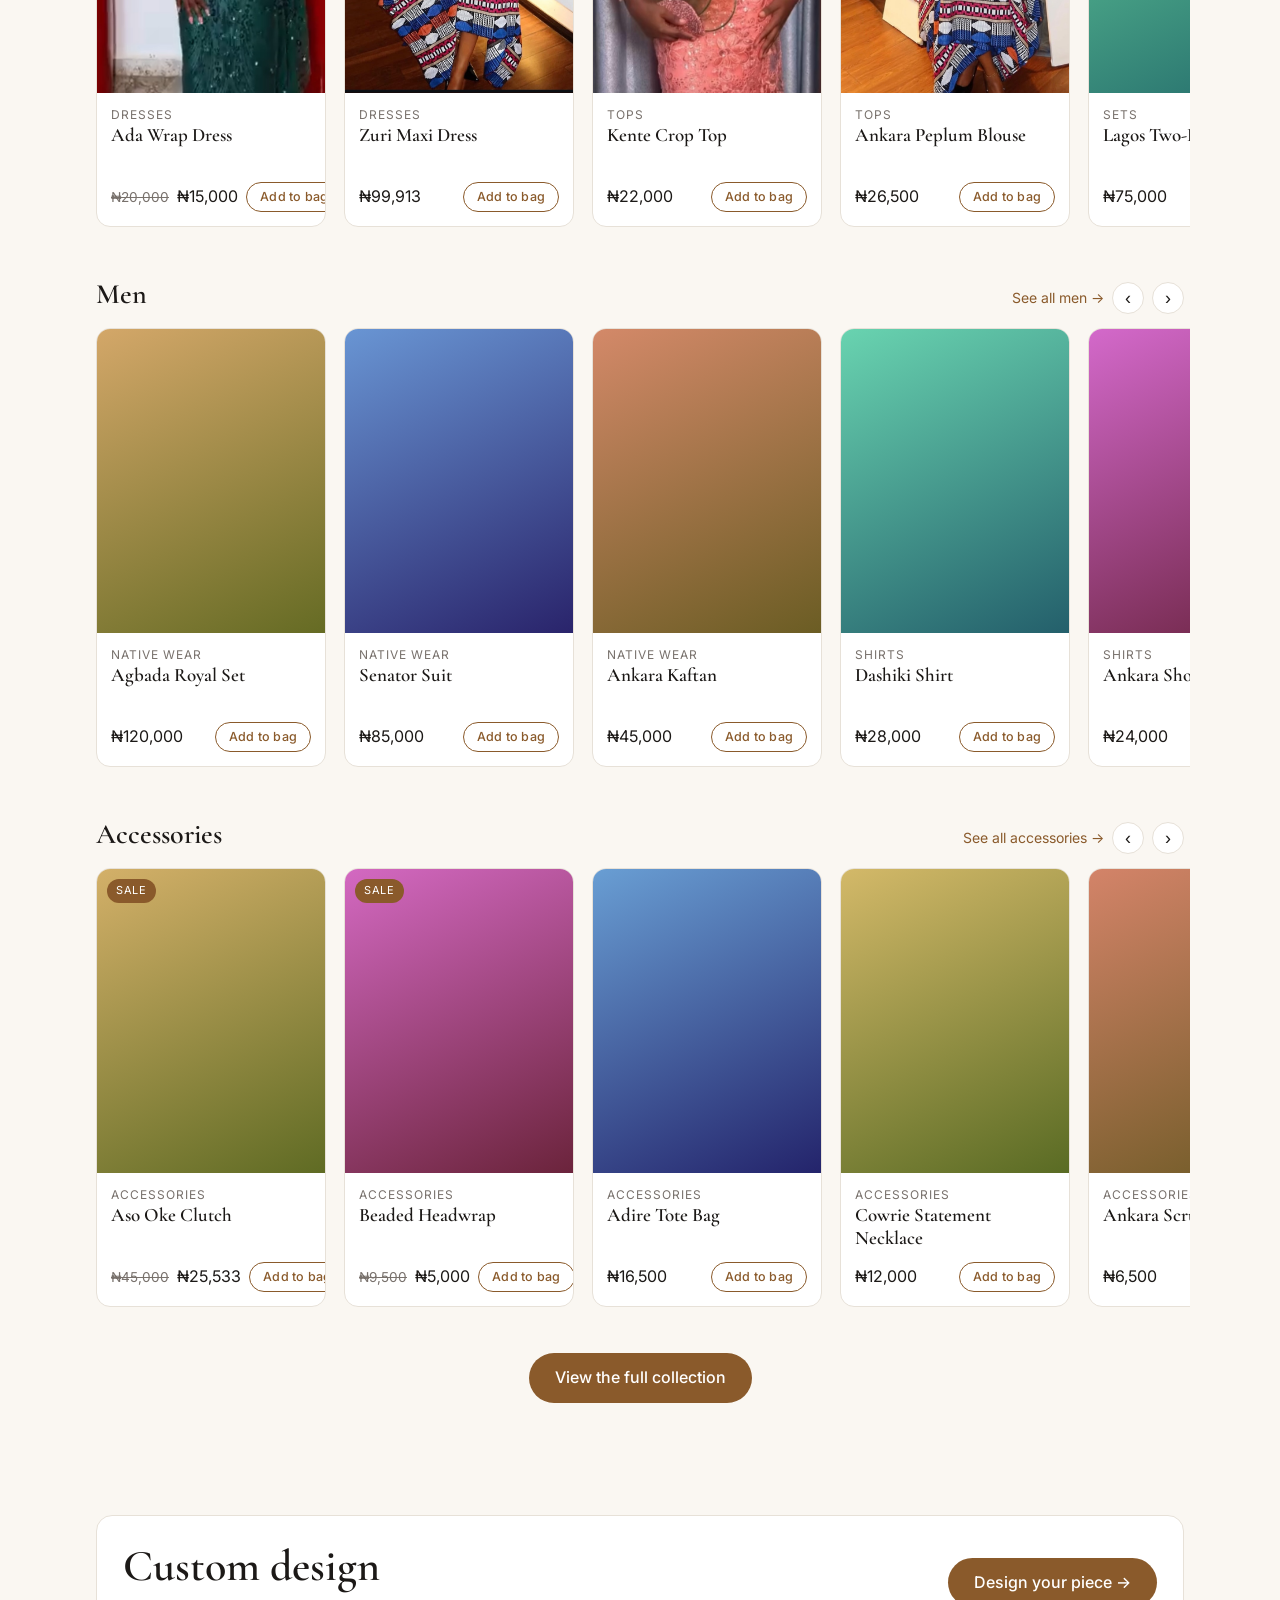
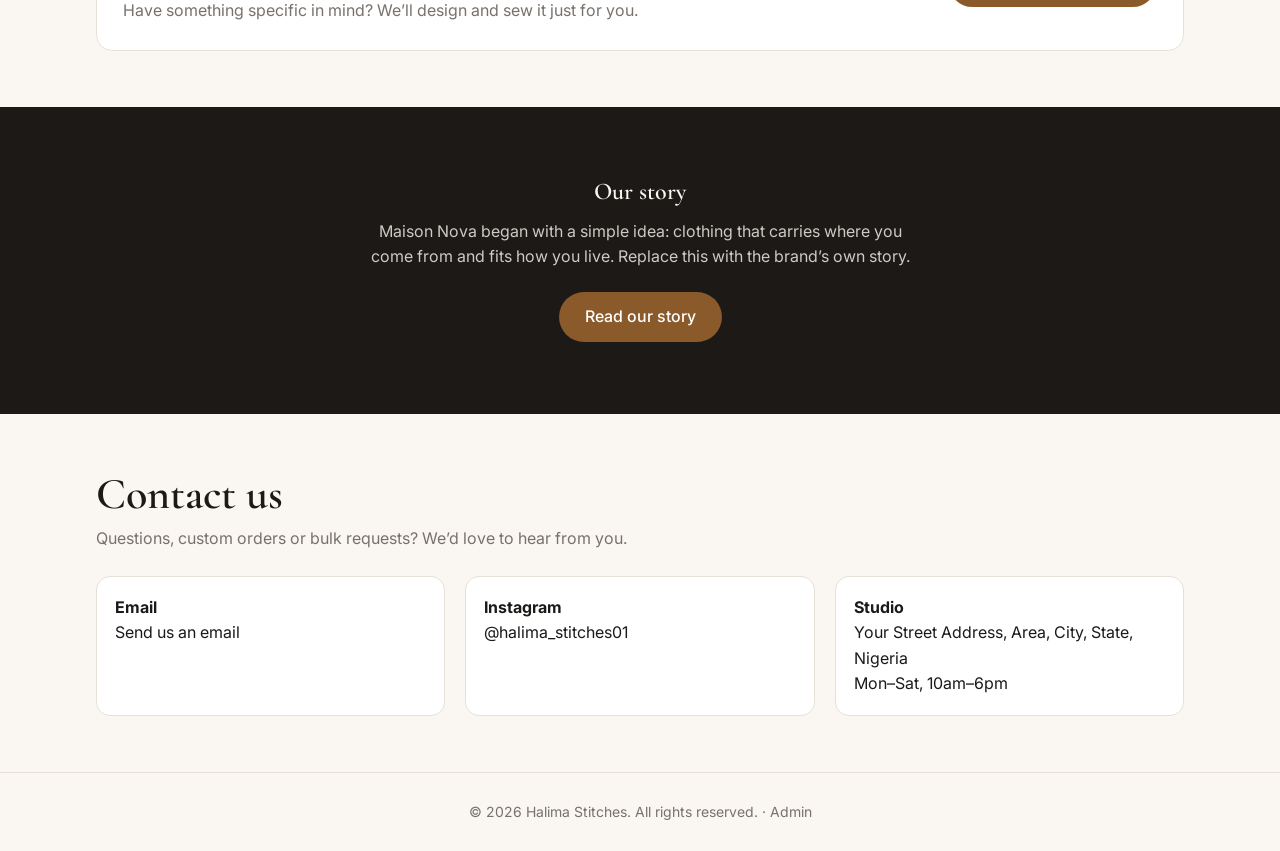
==== commit 765632a7: "Add files via upload" ====
--- a/index.html
+++ b/index.html
@@ -3,7 +3,7 @@
 <head>
 <meta charset="utf-8">
 <meta name="viewport" content="width=device-width, initial-scale=1, viewport-fit=cover">
-<!-- ✏️ EDIT: text shown in the browser tab -->
+
 <title>Halima Stitches — Modern African Fashion</title>
 <link rel="stylesheet" href="https://fonts.googleapis.com/css2?family=Cormorant+Garamond:wght@500;600&family=Inter:wght@400;500&display=swap">
 <link rel="stylesheet" href="style.css">
@@ -11,40 +11,41 @@
 <body data-page="home">
 <div id="hdr"></div>
 <main>
-<!-- ✏️ EDIT TEXT: hero headline, paragraph and the two buttons -->
+<!-- ✏️ E -->
 <div class="wrap hero">
 <div>
-<h1>Elegant bold designs<br>Thread with confidence<br>just for you.</h1>
-<p>Handcrafted pieces made from bold African designs  and fine fabrics, tailored to you in small batches.</p>
+<h1 data-k="Home headline">Elegant bold designs<br>Thread with confidence<br>just for you.</h1>
+<p data-k="Home intro">Handcrafted pieces made from bold African designs  and fine fabrics, tailored to you in small batches.</p>
 <a class="btn" href="shop.html">Shop the collection</a><a class="btn o" href="book.html">Book a fitting</a>
 </div>
-<!-- 🖼️ IMAGE: set HERO_IMAGE in config.js -->
+
 <div class="art" id="heroimg" role="img" aria-label="Hero photo"></div>
 </div>
 <div class="wrap sec">
 <div class="tiles"><a class="tile" href="women.html" style="--a:#d9b38c;--b:#8a5a2b">Women<span>Dresses, tops and sets</span></a><a class="tile" href="men.html" style="--a:#3b5b8a;--b:#14233a">Men<span>Native wear, shirts and trousers</span></a><a class="tile" href="accessories.html?t=F" style="--a:#c9973f;--b:#5a3a10">Accessories<span>Male, female and unisex</span></a></div>
 </div>
-<!-- ✏️ EDIT TEXT: home page recent collection heading and tagline. Which categories show is set by RCATS in script.js -->
+
 <div class="wrap sec" id="recent">
 <h2>Recent collection</h2>
-<p class="sub">Dresses, tops and accessories, fresh off the sewing table. Made to order, in small batches.</p>
+<p class="sub" data-k="Recent collection tagline">Dresses, tops and accessories, fresh off the sewing table. Made to order, in small batches.</p>
 <div id="rsec"></div>
 <div style="text-align:center;margin-top:28px"><a class="btn" href="shop.html">View the full collection</a></div>
 </div>
 
-<!-- ✏️ EDIT TEXT: short custom design card on the home page -->
+
 <div class="wrap sec" id="custom">
-<div class="tz"><div><h2>Custom design</h2><p class="sub" style="margin:6px 0 0">Have something specific in mind? We’ll design and sew it just for you.</p></div><a class="btn" href="design.html">Design your piece →</a></div>
+<div class="tz"><div><h2>Custom design</h2><p class="sub" data-k="Custom design teaser" style="margin:6px 0 0">Have something specific in mind? We’ll design and sew it just for you.</p></div><a class="btn" href="design.html">Design your piece →</a></div>
 </div>
-<!-- ✏️ EDIT TEXT: flash sale bar. Change data-text to change the message -->
+<!--: flash sale bar. Change data-text to change the message -->
 <!-- <div class="fs" aria-label="Flash sales coming soon"><div class="fst" id="fst" data-text="Flash sales coming soon ✦ Stay tuned"></div></div> -->
-<!-- ✏️ EDIT TEXT: short story teaser. The full story is in story.html -->
-<section class="story"><div class="wrap rv"><h2>Our story</h2><p>Maison Nova began with a simple idea: clothing that carries where you come from and fits how you live. Replace this with the brand’s own story.</p><a class="btn" href="story.html">Read our story</a></div></section>
+<!--: short story teaser. The full story is in story.html -->
+<section class="story"><div class="wrap rv"><h2>Our story</h2><p data-k="Story teaser">Maison Nova began with a simple idea: clothing that carries where you come from and fits how you live. Replace this with the brand’s own story.</p><a class="btn" href="story.html">Read our story</a></div></section>
 </main>
 <div id="ftr"></div>
 <script src="config.js"></script>
 <script src="products.js"></script>
 <script src="products-extra.js"></script>
+<script src="data/store.js"></script>
 <script src="script.js"></script>
 </body>
 </html>
--- a/style.css
+++ b/style.css
@@ -164,14 +164,17 @@
 .gbox h3{font-size:30px;margin-bottom:8px}.gbox .btn{margin-top:10px}
 .gx{position:absolute;top:10px;right:12px;border:0;background:none;color:var(--muted);font-size:18px;cursor:pointer}
 @keyframes pop2{from{opacity:0;transform:scale(.94)}to{opacity:1;transform:none}}
-/* side space on every screen size */
+
+/* ===== side space on every screen size (keeps content off the screen edges) ===== */
 .wrap,.wrap.sec,.wrap.hero{padding-left:clamp(16px,5vw,56px);padding-right:clamp(16px,5vw,56px)}
 footer{padding-left:16px;padding-right:16px}
-/* Women / Men / Accessories tiles: one swipeable row */
+
+/* ===== Women / Men / Accessories tiles: one swipeable row ===== */
 .tiles{display:flex;gap:16px;overflow-x:auto;scroll-snap-type:x mandatory;scrollbar-width:none;-ms-overflow-style:none;-webkit-overflow-scrolling:touch;padding:8px 6px;margin:-8px -6px}
 .tiles::-webkit-scrollbar{display:none}
 .tiles .tile{flex:1 0 min(78vw,300px);scroll-snap-align:start}
-/* tile arrows and a smaller, softer Add to bag button */
+
+/* ===== tile arrows and a smaller, softer Add to bag button ===== */
 .tw{position:relative}
 .tw .ar{position:absolute;top:50%;transform:translateY(-50%);z-index:2;box-shadow:0 2px 10px rgba(0,0,0,.2)}
 .tw .al{left:8px}.tw .arr{right:8px}
@@ -181,14 +184,22 @@
 .grid .card button:hover{background:var(--accent);color:var(--accent-fg)}
 .info .btn{padding:10px 22px;font-size:15px}
 @media(max-width:520px){.grid .card .r span{font-size:14px}.grid .card button{padding:0 11px;font-size:12px}.t2{display:none}.info .btn{padding:9px 18px;font-size:14px}}
+
 /* keep the Add to bag text on one line; use the short "Add" on narrower cards */
 .grid .card button{white-space:nowrap;flex:none}
 .grid .card .r span{white-space:nowrap}
 @media(max-width:900px){.t2{display:none}.grid .card button{min-width:56px;padding:0 12px}}
-/* flash sale bar: endless scroll, left to right */
+
+/* ===== flash sale bar: endless scroll, left to right ===== */
 .fs{overflow:hidden;background:var(--accent);color:var(--accent-fg);padding:9px 0;font-size:13px;letter-spacing:.14em;text-transform:uppercase;white-space:nowrap}
 .fst{display:inline-block;animation:fsr 30s linear infinite}.fst span{padding:0 28px}
 .fs:hover .fst{animation-play-state:paused}
 @keyframes fsr{from{transform:translateX(-50%)}to{transform:translateX(0)}}
-@media(prefers-reduced-motion:reduce){.fst{animation:none}}\
-[hidden]{display:none!important}+@media(prefers-reduced-motion:reduce){.fst{animation:none}}
+
+/* anything marked hidden stays hidden (used to switch the flash sale bar off) */
+[hidden]{display:none!important}
+
+/* ===== labels and crossed-out prices (set in the admin page) ===== */
+.sw{position:relative}.tg{position:absolute;top:10px;left:10px;font-style:normal;background:var(--accent);color:var(--accent-fg);font-size:11px;letter-spacing:.06em;text-transform:uppercase;padding:3px 9px;border-radius:999px}
+.was{color:var(--muted);font-size:.85em;margin-right:4px}
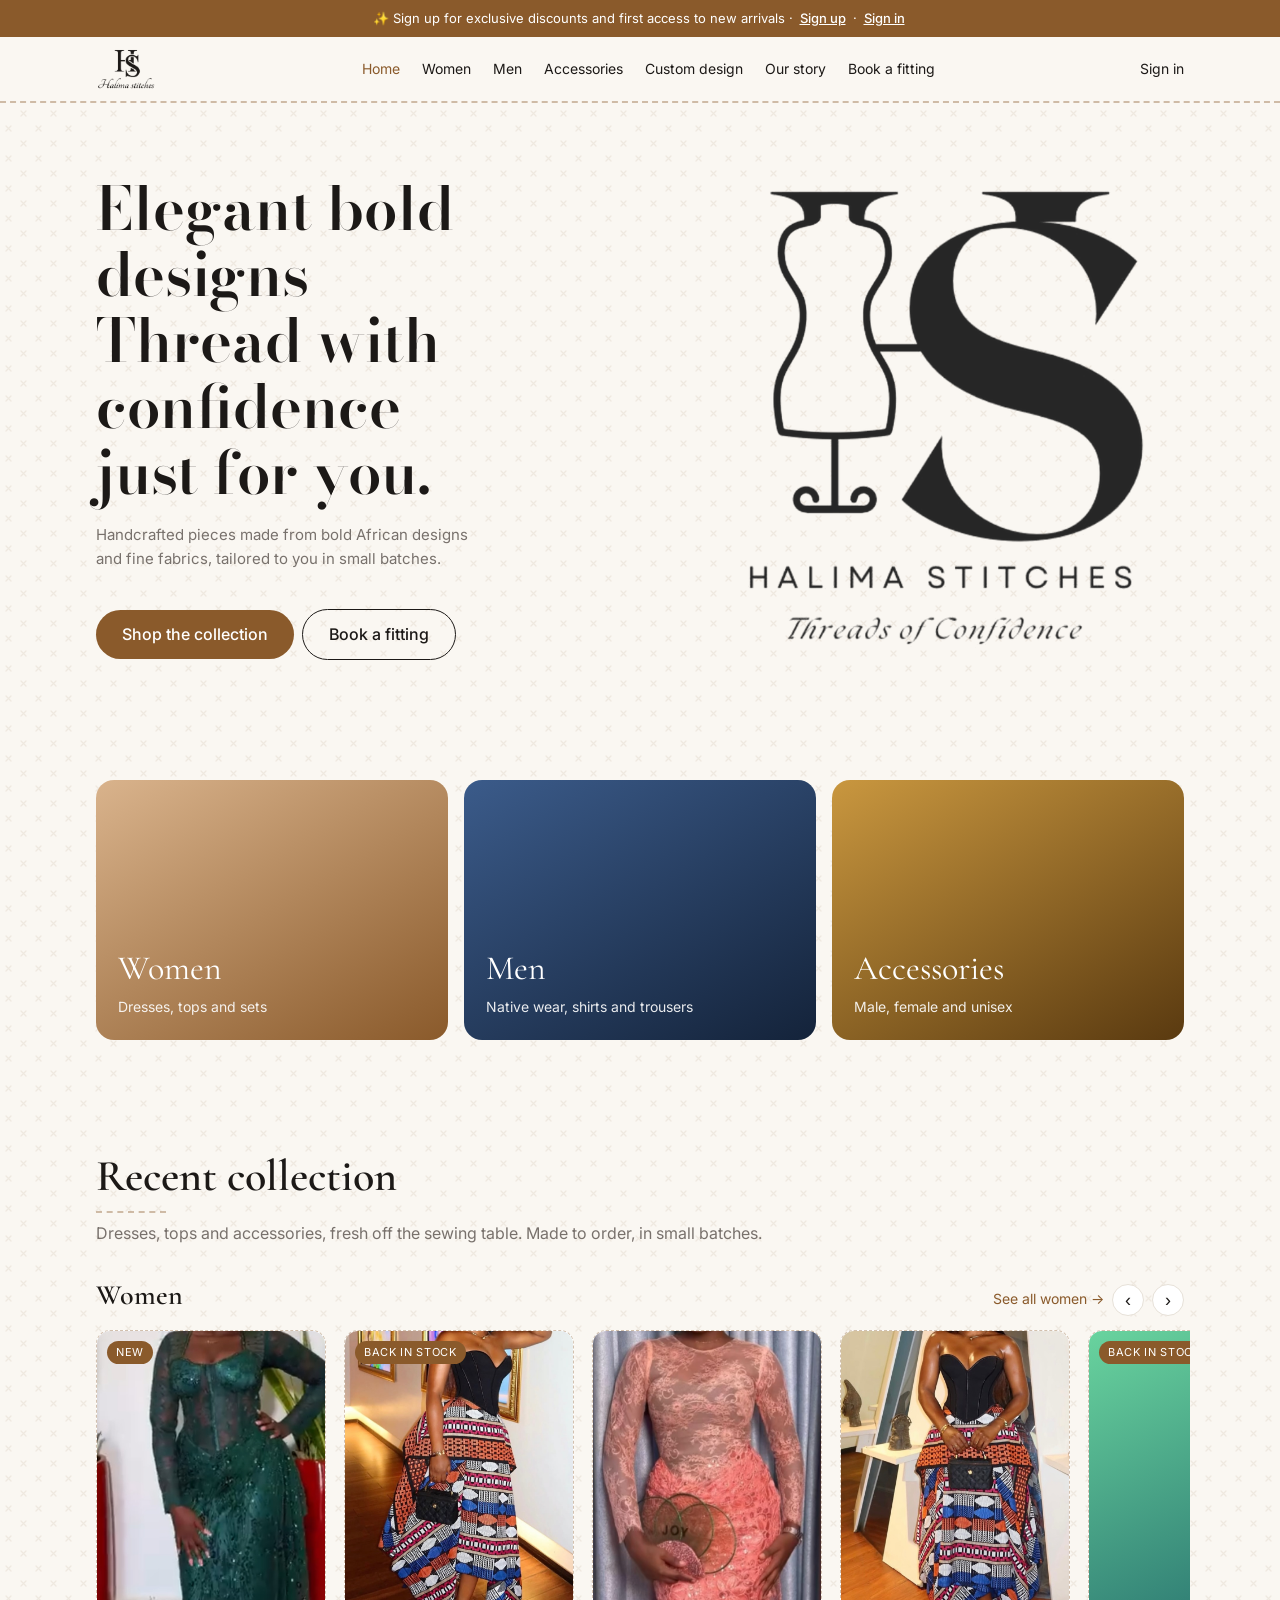
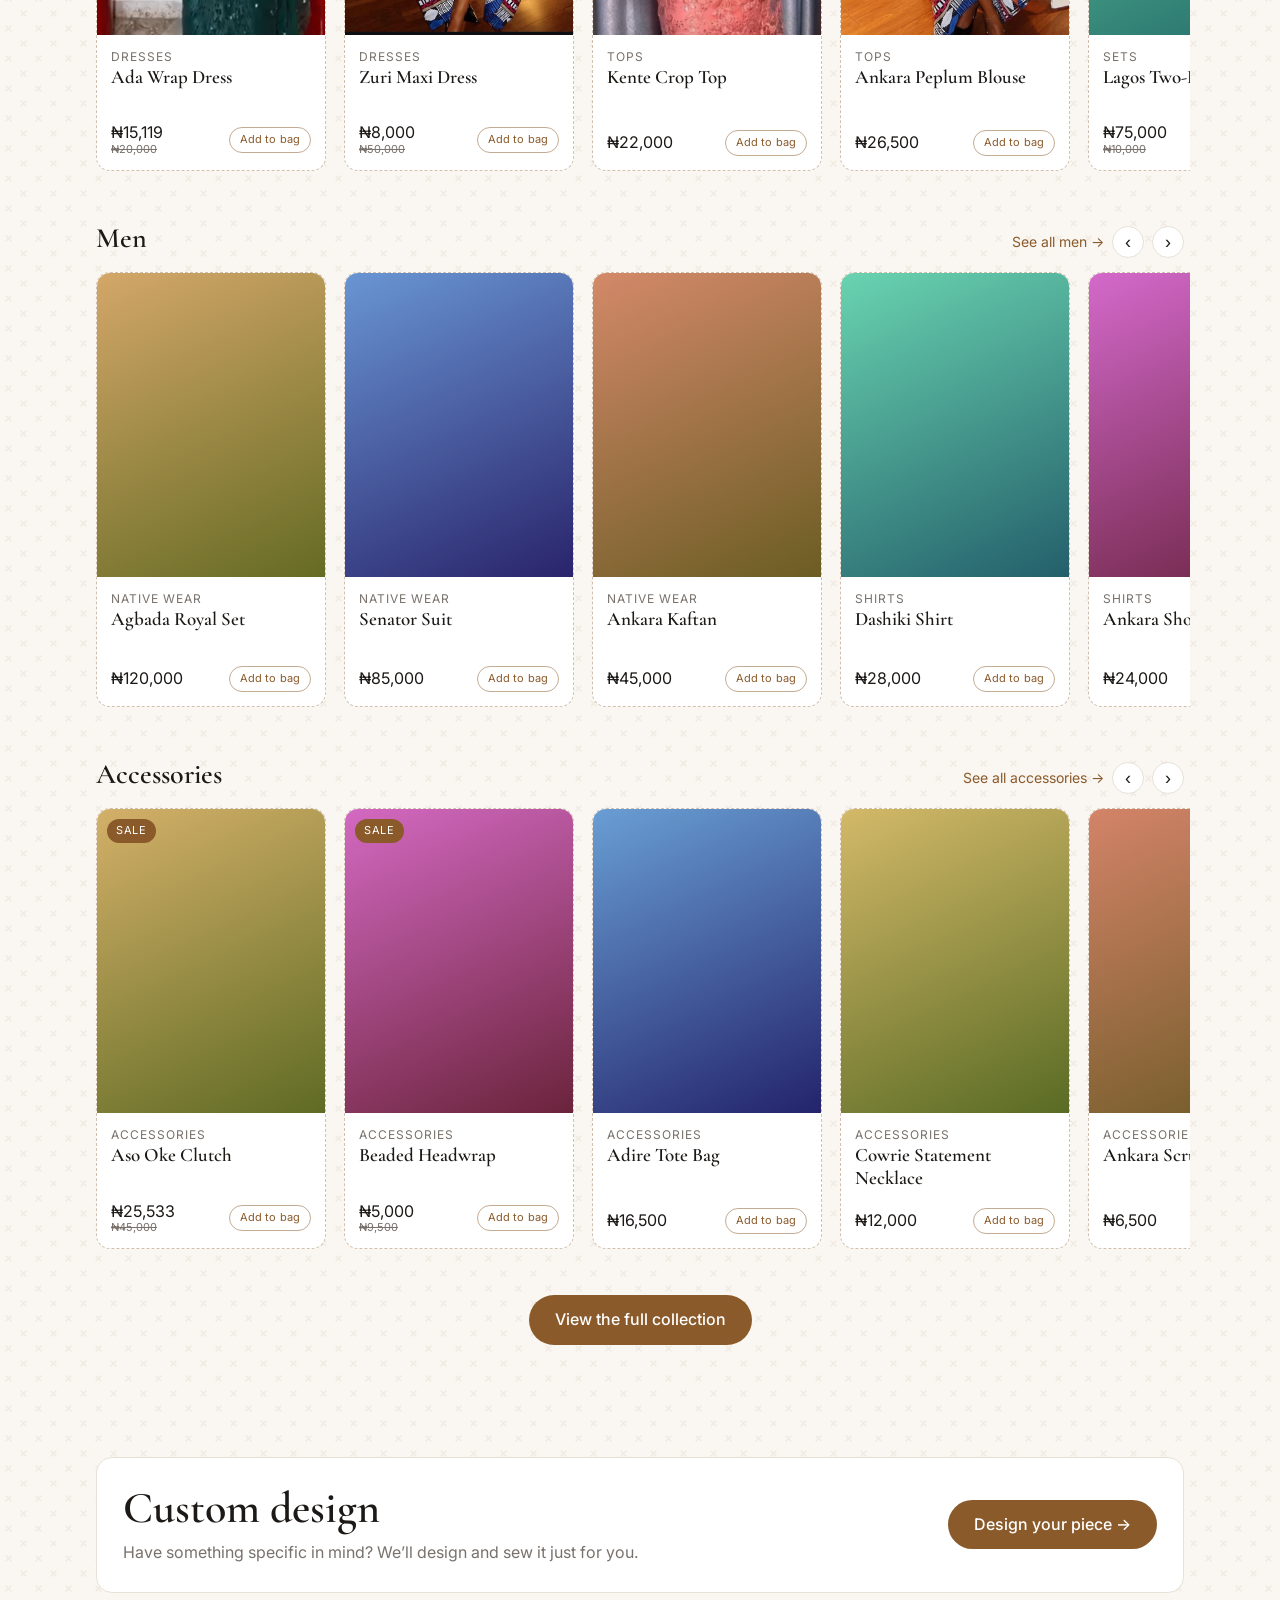
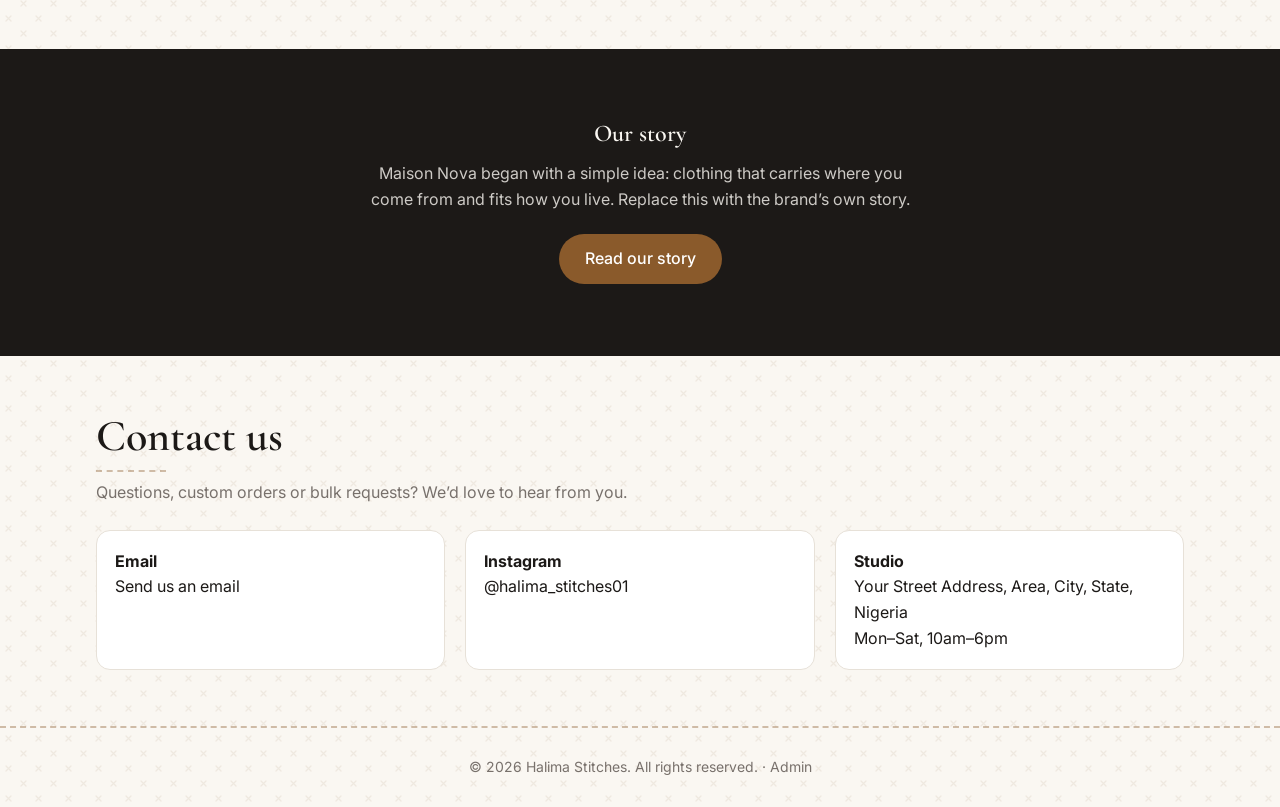
==== commit e6736cd6: "update styles and fonts for hero section" ====
--- a/index.html
+++ b/index.html
@@ -5,7 +5,7 @@
 <meta name="viewport" content="width=device-width, initial-scale=1, viewport-fit=cover">
 
 <title>Halima Stitches — Modern African Fashion</title>
-<link rel="stylesheet" href="https://fonts.googleapis.com/css2?family=Cormorant+Garamond:wght@500;600&family=Inter:wght@400;500&display=swap">
+<link rel="stylesheet" href="https://fonts.googleapis.com/css2?family=Bodoni+Moda:wght@500;600&family=Cormorant+Garamond:wght@500;600&family=Inter:wght@400;500&display=swap">
 <link rel="stylesheet" href="style.css">
 </head>
 <body data-page="home">
--- a/style.css
+++ b/style.css
@@ -17,10 +17,15 @@
 nav a:hover{color:var(--accent)}
 .bagbtn{border:1px solid var(--fg);background:none;color:var(--fg);border-radius:999px;padding:7px 16px;font:inherit;font-size:14px;cursor:pointer}
 .hero{padding:72px 0 64px;display:grid;gap:32px;grid-template-columns:1.1fr .9fr;align-items:center}
-.hero h1{font-size:clamp(40px,7vw,76px)}
-.hero p{color:var(--muted);max-width:44ch;margin:18px 0 26px}
-.btn{display:inline-block;background:var(--accent);color:var(--accent-fg);padding:12px 26px;border-radius:999px;border:0;font:inherit;font-weight:500;cursor:pointer}
-.btn.o{background:none;color:var(--fg);border:1px solid var(--fg);margin-left:8px}
+.hero h1{font-family:"Bodoni Moda",var(--serif);font-size:clamp(34px,5.5vw,60px)}
+.hero p{color:var(--muted);font-size:15px;max-width:44ch;margin:18px 0 26px}
+.btn{display:inline-block;background:var(--accent);color:var(--accent-fg);padding:12px 26px;border-radius:999px;border:0;font:inherit;font-weight:500;cursor:pointer;transition:transform .2s ease,box-shadow .2s ease,background-color .2s ease,color .2s ease}
+.btn.o{background:none;color:var(--fg);border:1px solid var(--fg);margin:12px 0 0 8px}
+.btn:hover,.btn:focus-visible{transform:translateY(-2px);box-shadow:0 6px 16px rgba(0,0,0,.2)}
+.btn.o:hover,.btn.o:focus-visible{background:var(--fg);color:var(--bg)}
+.btn:focus-visible{outline:2px solid var(--accent);outline-offset:3px}
+.btn:active{transform:translateY(0) scale(.97);box-shadow:none}
+@media(prefers-reduced-motion:reduce){.btn{transition:none}}
 .art{aspect-ratio:4/5;border-radius:200px 200px 16px 16px;background:linear-gradient(160deg,#d9b38c,#8a5a2b 55%,#3b2412)}
 .sec{padding:56px 0}
 .sec h2{font-size:clamp(30px,5vw,44px);margin-bottom:8px}
@@ -32,7 +37,7 @@
 .card{background:var(--card);border:1px solid var(--line);border-radius:14px;overflow:hidden}
 .sw{aspect-ratio:3/4}
 .card .in{padding:12px 14px 14px}
-.grid .card{transition:transform .3s ease,box-shadow .3s ease}
+.grid .card{transition:transform .7s ease,box-shadow .7s ease}
 .grid .card:hover{transform:scale(1.02);box-shadow:0 10px 26px rgba(0,0,0,.14)}
 .grid .sw{transition:transform .5s ease}
 .grid .card:hover .sw{transform:scale(1.04)}
@@ -110,7 +115,6 @@
 @media(max-width:720px){.bk,.fg{grid-template-columns:1fr}}
 @media(max-width:720px){.hero{grid-template-columns:1fr;padding-top:36px}nav{display:none}.art{max-height:340px;aspect-ratio:auto;height:300px}}
 
-/* ===== shared layout, menus, product page, story page, sign-in ===== */
 .hr{display:flex;align-items:center;gap:14px}.acc{font-size:14px;cursor:pointer}
 header nav a.cur{color:var(--accent)}
 .mbtn{display:none;width:40px;height:40px;border:1px solid var(--fg);border-radius:50%;background:none;color:var(--fg);font-size:18px;cursor:pointer;align-items:center;justify-content:center}
@@ -149,6 +153,12 @@
 .demo{background:var(--bg);border:1px dashed var(--accent);border-radius:10px;padding:10px;font-size:13px;margin-top:12px}
 
 .logo{display:flex;align-items:center}.logoimg{height:42px;width:auto;display:block}#sm .logoimg{height:36px}
+.art.hero-mark{width:100%;max-width:420px;aspect-ratio:auto;justify-self:center;border-radius:0;background:none;outline:0;outline-offset:0;display:flex;align-items:center;justify-content:center}
+.hero-mark img{display:block;width:100%;height:auto;max-height:70vh;object-fit:contain;animation:hero-logo-float 5s ease-in-out infinite}
+@keyframes hero-logo-float{50%{transform:translateY(-8px)}}
+@media(prefers-reduced-motion:reduce){.hero-mark img{animation:none}}
+@media(prefers-color-scheme:dark){:root:not([data-theme="light"]) .logoimg,:root:not([data-theme="light"]) .hero-mark img{filter:brightness(0) invert(1)}}
+:root[data-theme="dark"] .logoimg,:root[data-theme="dark"] .hero-mark img{filter:brightness(0) invert(1)}
 
 /* ===== women / men / accessories menu, tiles, sign-in popup ===== */
 .dd{position:relative;display:inline-block}.ddm{display:none;position:absolute;top:100%;left:-10px;padding-top:12px;min-width:210px;flex-direction:column;z-index:70}
@@ -157,8 +167,8 @@
 .sub2{display:flex;flex-direction:column;padding-left:16px}.smn .sub2 a{font-family:var(--sans);font-size:16px;color:var(--muted);padding:10px 2px}
 @media(max-width:1040px){header nav,.acc{display:none}.mbtn{display:flex}}
 .tiles{display:grid;grid-template-columns:repeat(auto-fit,minmax(240px,1fr));gap:18px}
-.tile{display:flex;flex-direction:column;justify-content:flex-end;min-height:260px;padding:22px;border-radius:18px;color:#fff;font-family:var(--serif);font-size:34px;background:linear-gradient(150deg,var(--a),var(--b));transition:transform .3s ease}
-.tile span{font-family:var(--sans);font-size:14px;opacity:.9}.tile:hover{transform:scale(1.02)}
+.tile{display:flex;flex-direction:column;justify-content:flex-end;min-height:260px;padding:22px;border-radius:18px;color:#fff;font-family:var(--serif);font-size:34px;background:linear-gradient(150deg,var(--a),var(--b));transition:transform .4s ease}
+.tile span{font-family:var(--sans);font-size:14px;opacity:.9}.tile:hover{transform:scale(1.01)}
 .gate{position:fixed;inset:0;background:rgba(0,0,0,.55);z-index:90;display:flex;align-items:center;justify-content:center;padding:16px}.gate[hidden]{display:none}
 .gbox{position:relative;background:var(--bg);border:1px solid var(--line);border-radius:18px;padding:28px 26px;max-width:380px;text-align:center;animation:pop2 .25s ease-out}
 .gbox h3{font-size:30px;margin-bottom:8px}.gbox .btn{margin-top:10px}
@@ -174,7 +184,6 @@
 .tiles::-webkit-scrollbar{display:none}
 .tiles .tile{flex:1 0 min(78vw,300px);scroll-snap-align:start}
 
-/* ===== tile arrows and a smaller, softer Add to bag button ===== */
 .tw{position:relative}
 .tw .ar{position:absolute;top:50%;transform:translateY(-50%);z-index:2;box-shadow:0 2px 10px rgba(0,0,0,.2)}
 .tw .al{left:8px}.tw .arr{right:8px}
@@ -185,7 +194,6 @@
 .info .btn{padding:10px 22px;font-size:15px}
 @media(max-width:520px){.grid .card .r span{font-size:14px}.grid .card button{padding:0 11px;font-size:12px}.t2{display:none}.info .btn{padding:9px 18px;font-size:14px}}
 
-/* keep the Add to bag text on one line; use the short "Add" on narrower cards */
 .grid .card button{white-space:nowrap;flex:none}
 .grid .card .r span{white-space:nowrap}
 @media(max-width:900px){.t2{display:none}.grid .card button{min-width:56px;padding:0 12px}}
@@ -197,9 +205,93 @@
 @keyframes fsr{from{transform:translateX(-50%)}to{transform:translateX(0)}}
 @media(prefers-reduced-motion:reduce){.fst{animation:none}}
 
-/* anything marked hidden stays hidden (used to switch the flash sale bar off) */
 [hidden]{display:none!important}
 
-/* ===== labels and crossed-out prices (set in the admin page) ===== */
 .sw{position:relative}.tg{position:absolute;top:10px;left:10px;font-style:normal;background:var(--accent);color:var(--accent-fg);font-size:11px;letter-spacing:.06em;text-transform:uppercase;padding:3px 9px;border-radius:999px}
 .was{color:var(--muted);font-size:.85em;margin-right:4px}
+
+
+.grid .card .r>span{display:flex;flex-direction:column-reverse;line-height:1.2;min-width:0}
+.grid .card .r button span{display:inline}
+.grid .card .r .was{font-size:11px;margin:0}
+.grid .card .r button{flex:none}
+
+/* sign-up strip,remember me */
+.sb{background:var(--accent);color:var(--accent-fg);text-align:center;font-size:13px;padding:8px 12px}.sb a{text-decoration:underline;font-weight:500;margin:0 3px}
+.pwf{display:block;position:relative}.pwf input{padding-right:46px}
+.eye{position:absolute;right:6px;bottom:5px;width:36px;height:34px;border:0;background:none;color:var(--muted);cursor:pointer;display:flex;align-items:center;justify-content:center}
+.auth label.rm{display:flex;align-items:center;gap:8px;font-size:13px;margin-top:14px}
+.auth input[type=checkbox]{width:auto;margin:0;padding:0}
+
+
+#sm{overflow:hidden}.smn{overflow-y:auto;flex:1;min-height:0;overscroll-behavior:contain;-webkit-overflow-scrolling:touch;padding-bottom:24px}
+.hs.sm{gap:14px}.hs.sm .card{flex:0 0 clamp(150px,19vw,176px)}
+.hs.sm .card h3{font-size:16px}.hs.sm .card .in{padding:10px 11px 11px}.hs.sm .card .c{font-size:11px}
+.hs.sm .card .r{gap:6px}.hs.sm .card .r>span{font-size:13px}
+.hs.sm .card button{min-width:50px;height:28px;padding:0 10px;font-size:11.5px}.hs.sm .t2{display:none}
+.pdr{margin-top:14px}.pdr .rh h3{font-size:24px}
+:root{--st:rgba(138,90,43,.38)}
+@media (prefers-color-scheme:dark){:root:not([data-theme="light"]){--st:rgba(209,154,92,.4)}}
+:root[data-theme="dark"]{--st:rgba(209,154,92,.4)}
+body[data-page]{background-image:url("data:image/svg+xml,%3Csvg xmlns='http://www.w3.org/2000/svg' width='30' height='30'%3E%3Cg stroke='%238a5a2b' stroke-opacity='.09' stroke-width='1.3' stroke-linecap='round'%3E%3Cpath d='M6 6l5 5M11 6l-5 5M21 21l5 5M26 21l-5 5'/%3E%3C/g%3E%3C/svg%3E")}
+@media (prefers-color-scheme:dark){:root:not([data-theme="light"]) body[data-page]{background-image:url("data:image/svg+xml,%3Csvg xmlns='http://www.w3.org/2000/svg' width='30' height='30'%3E%3Cg stroke='%23d19a5c' stroke-opacity='.08' stroke-width='1.3' stroke-linecap='round'%3E%3Cpath d='M6 6l5 5M11 6l-5 5M21 21l5 5M26 21l-5 5'/%3E%3C/g%3E%3C/svg%3E")}}
+header{border-bottom:2px dashed var(--st)}footer{border-top:2px dashed var(--st)}
+.sec h2::after{content:"";display:block;width:70px;border-top:2px dashed var(--st);margin-top:10px}
+.story h2::after{margin-left:auto;margin-right:auto}.tz h2::after{display:none}
+.grid .card{border:1px dashed var(--st)}
+.art{outline:2px dashed var(--st);outline-offset:8px}
+
+.grid .card button{height:26px;min-width:50px;padding:0 10px;font-size:11px;font-weight:400;letter-spacing:.01em;border:1px solid var(--accent);border:1px solid color-mix(in srgb,var(--accent) 50%,transparent)}
+.hs.sm .card button{height:24px;min-width:44px;padding:0 9px;font-size:10.5px}
+
+/* FIX ONLY: You May Also Like — mobile Add to bag button */
+@media (max-width: 480px) {
+  .hs.sm .card .r {
+    display: flex !important;
+    align-items: center !important;
+    justify-content: space-between !important;
+    gap: 4px !important;
+    min-width: 0 !important;
+  }
+
+  .hs.sm .card .r > span {
+    flex: 1 1 auto !important;
+    min-width: 0 !important;
+    white-space: normal !important;
+    font-size: 12px !important;
+  }
+
+  .hs.sm .card .r button {
+    flex: 0 0 68px !important;
+    width: 68px !important;
+    min-width: 68px !important;
+    max-width: 68px !important;
+    height: 26px !important;
+    padding: 0 !important;
+    font-size: 10px !important;
+    box-sizing: border-box !important;
+  }
+
+  .hs.sm .card .r button .t2 {
+    display: none !important;
+  }
+}
+/* ===== Women / Men / Accessories pages: 3 items across on small screens ===== */
+
+@media(max-width:900px){#grid{grid-template-columns:repeat(3,1fr);gap:10px}}
+@media(max-width:640px){#grid{gap:8px}#grid .card .in{padding:7px 7px 8px}#grid .card .c{display:none}
+#grid .card h3{font-size:12.5px;line-height:1.2;height:3.6em}#grid .card .r{flex-direction:column;align-items:stretch;gap:6px;padding-top:6px}
+#grid .card .r>span{font-size:12px}#grid .card .r .was{font-size:9.5px}#grid .card button{width:100%;min-width:0;height:24px;padding:0;font-size:10.5px}}
+
+
+/* small screens: center the wording over the animated logo */
+@media(max-width:720px){
+.hero{position:relative;grid-template-columns:1fr;grid-template-rows:minmax(420px,auto);column-gap:0;row-gap:0;padding-top:30px;padding-bottom:30px}
+.hero>div:first-child{grid-area:1/1;position:relative;z-index:2;display:grid;grid-template-columns:repeat(2,minmax(0,1fr));align-content:center;justify-items:center;gap:12px 8px;text-align:center}
+.hero h1,.hero p{grid-column:1/-1;order:0}
+.hero h1{font-size:clamp(27px,7vw,38px);max-width:18ch}
+.hero p{font-size:14px;line-height:1.5;max-width:32ch;margin:0 0 6px}
+.hero>.art{grid-area:1/1;z-index:1;align-self:center;order:0}
+.art.hero-mark{max-width:min(100%,420px);height:auto;max-height:none;opacity:.38}
+.hero .btn{order:0;grid-column:auto;justify-self:center;padding:9px 16px;font-size:13px;white-space:nowrap}
+.hero .btn.o{grid-column:auto;margin:12px 0 0}}
